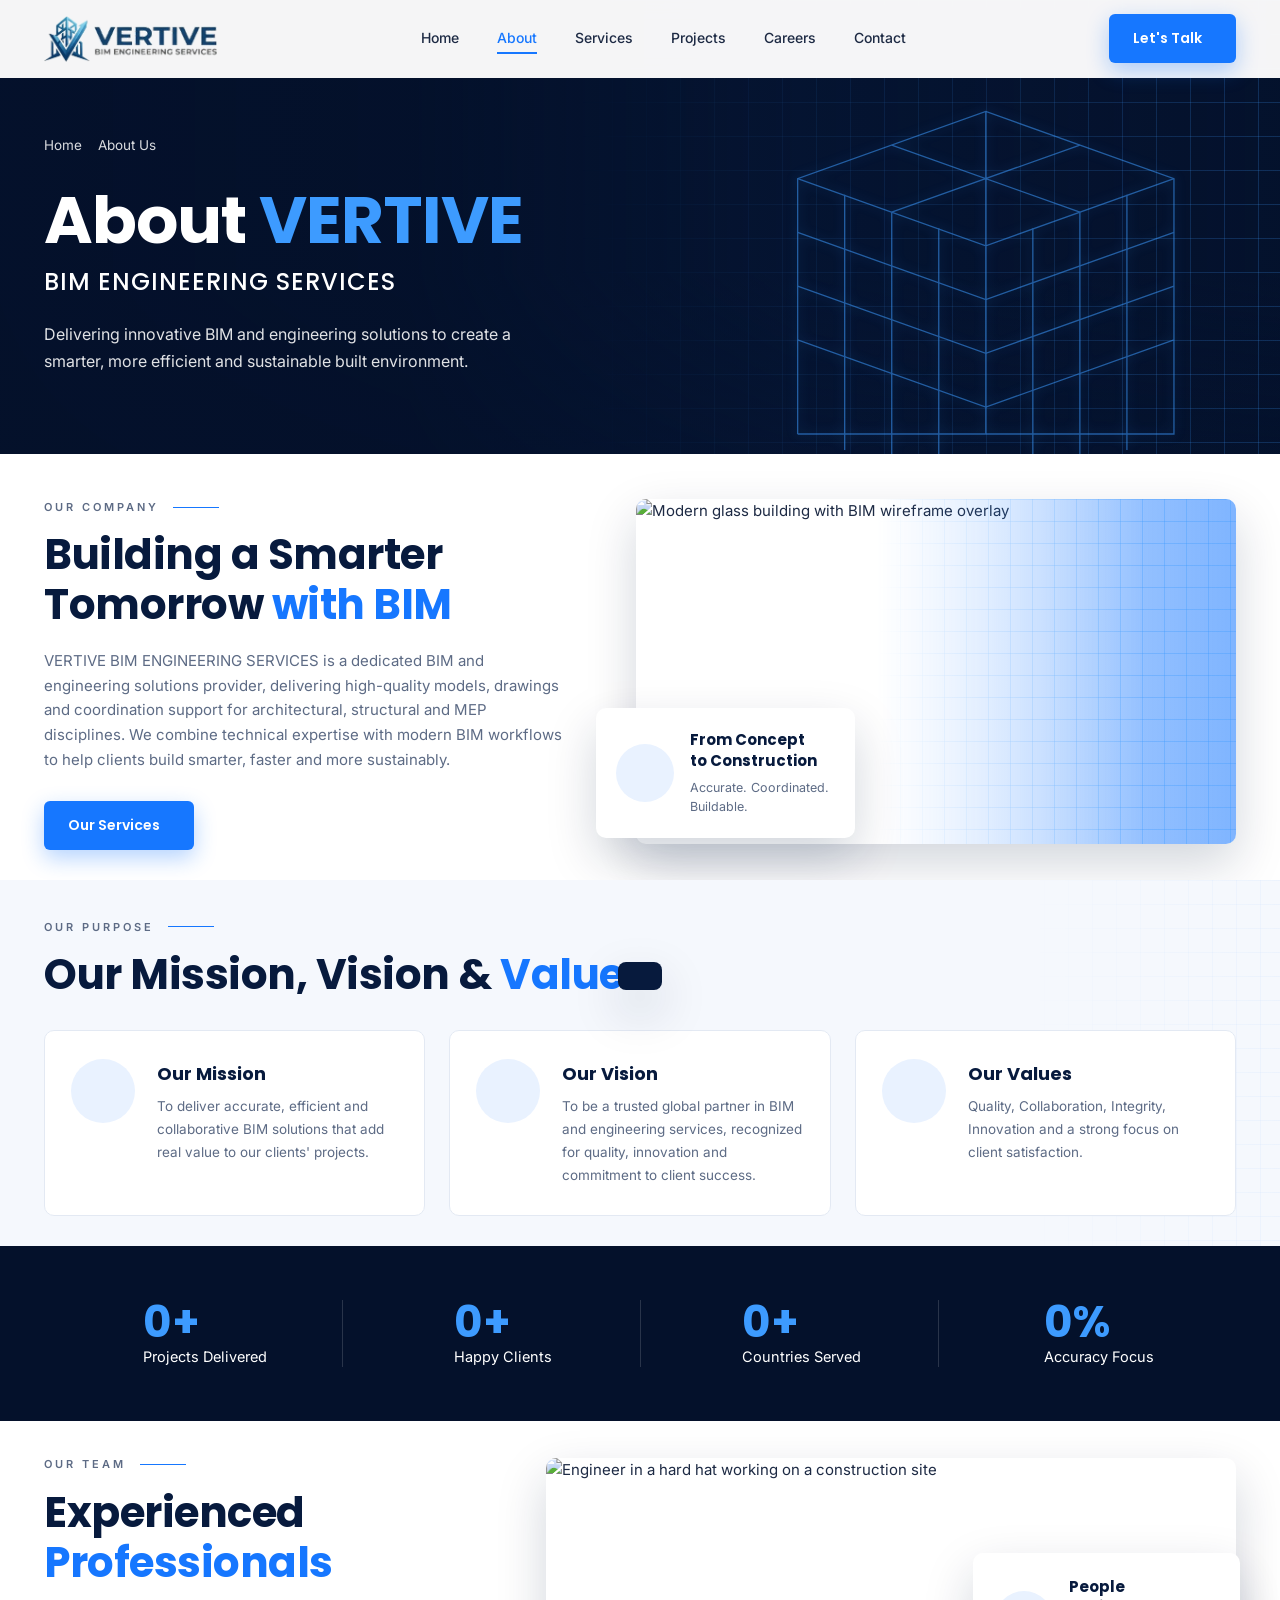
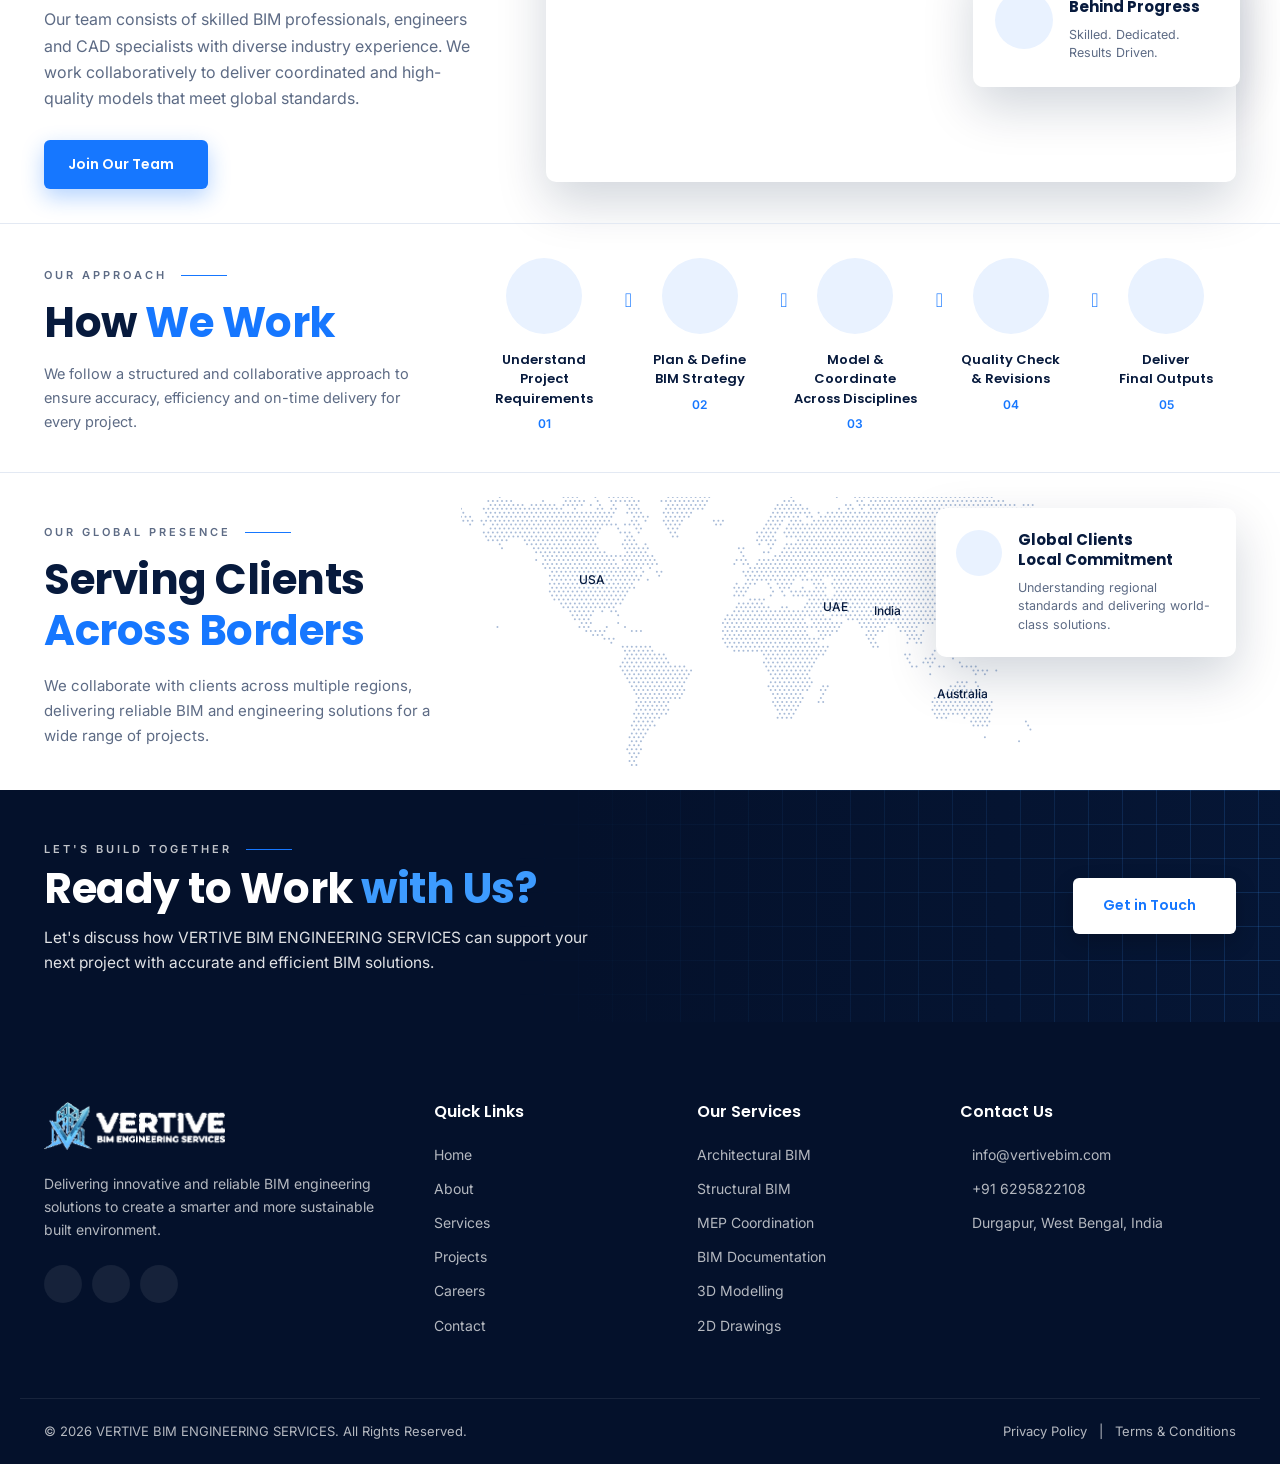
==== about.html @ 84da8fa1 "Initial commit: Vertive BIM Engineering Services website Co-Authored-By: Claude Opus 5.5 <noreply@an" ====
<!DOCTYPE html>
<html lang="en">
<head>
  <meta charset="UTF-8">
  <meta name="viewport" content="width=device-width, initial-scale=1.0">
  <title>About Us | VERTIVE BIM Engineering Services</title>
  <meta name="description" content="Learn about VERTIVE BIM Engineering Services — our mission, vision, values, team and the structured BIM approach we bring to every project.">
  <link rel="icon" type="image/png" href="assets/images/logo.png">

  <!-- Fonts -->
  <link rel="preconnect" href="https://fonts.googleapis.com">
  <link rel="preconnect" href="https://fonts.gstatic.com" crossorigin>
  <link href="https://fonts.googleapis.com/css2?family=Inter:wght@400;500;600&family=Poppins:wght@500;600;700;800&display=swap" rel="stylesheet">

  <!-- Libraries -->
  <link rel="stylesheet" href="https://cdn.jsdelivr.net/npm/remixicon@4.3.0/fonts/remixicon.css">
  <link rel="stylesheet" href="https://cdn.jsdelivr.net/npm/aos@2.3.4/dist/aos.css">

  <link rel="stylesheet" href="assets/css/style.css">
</head>
<body>

  <!-- Preloader -->
  <div class="preloader" id="preloader">
    <img src="assets/images/logo.png" alt="VERTIVE">
    <span class="preloader-bar"></span>
  </div>

  <!-- ================= HEADER ================= -->
  <header class="header" id="header">
    <div class="container header-inner">
      <a href="./" class="logo"><img src="assets/images/logo-horizontal.png" alt="VERTIVE BIM Engineering Services"></a>

      <nav class="nav" id="nav">
        <ul>
          <li><a href="./">Home</a></li>
          <li><a href="about" class="active">About</a></li>
          <li><a href="./#services">Services</a></li>
          <li><a href="./#projects">Projects</a></li>
          <li><a href="careers">Careers</a></li>
          <li><a href="contact">Contact</a></li>
        </ul>
        <a href="#contact" class="btn btn-primary nav-cta-mobile">Let's Talk <i class="ri-arrow-right-line"></i></a>
      </nav>

      <a href="#contact" class="btn btn-primary header-cta">Let's Talk <i class="ri-arrow-right-line"></i></a>
      <button class="nav-toggle" id="navToggle" aria-label="Toggle menu"><span></span><span></span><span></span></button>
    </div>
  </header>

  <!-- ================= PAGE HERO ================= -->
  <section class="page-hero">
    <div class="page-hero-bg"></div>
    <div class="blueprint-grid"></div>
    <svg class="page-hero-wire" viewBox="0 0 400 300" fill="none" aria-hidden="true">
      <g stroke="currentColor" stroke-width="1">
        <path d="M60 280 L60 90 L200 40 L340 90 L340 280 Z"/>
        <path d="M60 90 L200 140 L340 90 M200 140 L200 280"/>
        <path d="M60 130 L200 180 L340 130 M60 170 L200 220 L340 170 M60 210 L200 260 L340 210"/>
        <path d="M95 102 L95 292 M130 115 L130 300 M165 127 L165 300 M235 127 L235 300 M270 115 L270 300 M305 102 L305 292"/>
        <path d="M200 40 L200 140 M130 65 L270 115 M270 65 L130 115"/>
      </g>
    </svg>
    <div class="container page-hero-inner">
      <nav class="breadcrumb" aria-label="Breadcrumb" data-aos="fade-up">
        <a href="./">Home</a><i class="ri-arrow-right-s-line"></i><span>About Us</span>
      </nav>
      <h1 data-aos="fade-up" data-aos-delay="100">About <span class="text-accent">VERTIVE</span></h1>
      <p class="page-hero-sub" data-aos="fade-up" data-aos-delay="150">BIM Engineering Services</p>
      <p class="page-hero-text" data-aos="fade-up" data-aos-delay="200">Delivering innovative BIM and engineering solutions to create a smarter, more efficient and sustainable built environment.</p>
    </div>
  </section>

  <!-- ================= OUR COMPANY ================= -->
  <section class="company section">
    <div class="container company-inner">
      <div class="company-content" data-aos="fade-right">
        <span class="eyebrow">Our Company</span>
        <h2 class="section-title">Building a Smarter<br>Tomorrow <span class="text-accent">with BIM</span></h2>
        <p>
          VERTIVE BIM ENGINEERING SERVICES is a dedicated BIM and engineering solutions provider,
          delivering high-quality models, drawings and coordination support for architectural, structural
          and MEP disciplines. We combine technical expertise with modern BIM workflows to help clients
          build smarter, faster and more sustainably.
        </p>
        <a href="./#services" class="btn btn-primary">Our Services <i class="ri-arrow-right-line"></i></a>
      </div>

      <div class="company-media" data-aos="fade-left">
        <div class="company-img blueprint-img">
          <img src="https://images.unsplash.com/photo-1486406146926-c627a92ad1ab?w=1400&q=80&auto=format&fit=crop" alt="Modern glass building with BIM wireframe overlay" loading="lazy">
        </div>
        <div class="float-card company-card">
          <span class="float-icon"><i class="ri-building-2-line"></i></span>
          <div><strong>From Concept<br>to Construction</strong><span>Accurate. Coordinated.<br>Buildable.</span></div>
        </div>
      </div>
    </div>
  </section>

  <!-- ================= MISSION / VISION / VALUES ================= -->
  <section class="purpose section">
    <div class="container">
      <span class="eyebrow" data-aos="fade-up">Our Purpose</span>
      <h2 class="section-title" data-aos="fade-up">Our Mission, Vision &amp; <span class="text-accent">Values</span></h2>

      <div class="purpose-grid">
        <article class="purpose-card" data-aos="fade-up">
          <span class="purpose-icon"><i class="ri-focus-3-line"></i></span>
          <div>
            <h3>Our Mission</h3>
            <p>To deliver accurate, efficient and collaborative BIM solutions that add real value to our clients' projects.</p>
          </div>
        </article>
        <article class="purpose-card" data-aos="fade-up" data-aos-delay="100">
          <span class="purpose-icon"><i class="ri-eye-line"></i></span>
          <div>
            <h3>Our Vision</h3>
            <p>To be a trusted global partner in BIM and engineering services, recognized for quality, innovation and commitment to client success.</p>
          </div>
        </article>
        <article class="purpose-card" data-aos="fade-up" data-aos-delay="200">
          <span class="purpose-icon"><i class="ri-vip-diamond-line"></i></span>
          <div>
            <h3>Our Values</h3>
            <p>Quality, Collaboration, Integrity, Innovation and a strong focus on client satisfaction.</p>
          </div>
        </article>
      </div>
    </div>
  </section>

  <!-- ================= STATS BAND ================= -->
  <section class="stats-band">
    <div class="stats-band-bg"></div>
    <div class="container stats-band-grid">
      <div class="band-stat" data-aos="zoom-in">
        <i class="ri-building-2-line"></i>
        <div><h3><span class="counter" data-target="100">0</span>+</h3><p>Projects Delivered</p></div>
      </div>
      <div class="band-stat" data-aos="zoom-in" data-aos-delay="100">
        <i class="ri-group-line"></i>
        <div><h3><span class="counter" data-target="50">0</span>+</h3><p>Happy Clients</p></div>
      </div>
      <div class="band-stat" data-aos="zoom-in" data-aos-delay="200">
        <i class="ri-global-line"></i>
        <div><h3><span class="counter" data-target="3">0</span>+</h3><p>Countries Served</p></div>
      </div>
      <div class="band-stat" data-aos="zoom-in" data-aos-delay="300">
        <i class="ri-shield-check-line"></i>
        <div><h3><span class="counter" data-target="99">0</span>%</h3><p>Accuracy Focus</p></div>
      </div>
    </div>
  </section>

  <!-- ================= TEAM ================= -->
  <section class="team section">
    <div class="container team-inner">
      <div class="team-content" data-aos="fade-right">
        <span class="eyebrow">Our Team</span>
        <h2 class="section-title">Experienced<br><span class="text-accent">Professionals</span></h2>
        <p>
          Our team consists of skilled BIM professionals, engineers and CAD specialists with diverse
          industry experience. We work collaboratively to deliver coordinated and high-quality models
          that meet global standards.
        </p>
        <a href="careers" class="btn btn-primary">Join Our Team <i class="ri-arrow-right-line"></i></a>
      </div>

      <div class="team-media" data-aos="fade-left">
        <div class="team-img">
          <img src="https://images.unsplash.com/photo-1589939705384-5185137a7f0f?w=1400&q=80&auto=format&fit=crop" alt="Engineer in a hard hat working on a construction site" loading="lazy">
        </div>
        <div class="float-card team-card">
          <span class="float-icon"><i class="ri-team-line"></i></span>
          <div><strong>People<br>Behind Progress</strong><span>Skilled. Dedicated.<br>Results Driven.</span></div>
        </div>
      </div>
    </div>
  </section>

  <!-- ================= APPROACH ================= -->
  <section class="approach section">
    <div class="container approach-inner">
      <div data-aos="fade-right">
        <span class="eyebrow">Our Approach</span>
        <h2 class="section-title">How <span class="text-accent">We Work</span></h2>
        <p>We follow a structured and collaborative approach to ensure accuracy, efficiency and on-time delivery for every project.</p>
      </div>

      <ol class="approach-steps">
        <li data-aos="fade-up"><span class="approach-icon"><i class="ri-file-search-line"></i></span><h4>Understand<br>Project Requirements</h4><span class="step-no">01</span></li>
        <li data-aos="fade-up" data-aos-delay="100"><span class="approach-icon"><i class="ri-draft-line"></i></span><h4>Plan &amp; Define<br>BIM Strategy</h4><span class="step-no">02</span></li>
        <li data-aos="fade-up" data-aos-delay="200"><span class="approach-icon"><i class="ri-stack-line"></i></span><h4>Model &amp; Coordinate<br>Across Disciplines</h4><span class="step-no">03</span></li>
        <li data-aos="fade-up" data-aos-delay="300"><span class="approach-icon"><i class="ri-file-shield-2-line"></i></span><h4>Quality Check<br>&amp; Revisions</h4><span class="step-no">04</span></li>
        <li data-aos="fade-up" data-aos-delay="400"><span class="approach-icon"><i class="ri-box-3-line"></i></span><h4>Deliver<br>Final Outputs</h4><span class="step-no">05</span></li>
      </ol>
    </div>
  </section>

  <!-- ================= GLOBAL PRESENCE ================= -->
  <section class="global section">
    <div class="container global-inner">
      <div class="global-content" data-aos="fade-right">
        <span class="eyebrow">Our Global Presence</span>
        <h2 class="section-title">Serving Clients<br><span class="text-accent">Across Borders</span></h2>
        <p>We collaborate with clients across multiple regions, delivering reliable BIM and engineering solutions for a wide range of projects.</p>
      </div>

      <div class="global-map" data-aos="fade-up">
        <div class="map-wrap">
          <img src="assets/images/world-dots.svg" alt="World map showing regions served" loading="lazy">
          <span class="map-pin" style="left:22.62%;top:34.64%"><i class="ri-map-pin-2-line"></i><em>USA</em></span>
          <span class="map-pin" style="left:50%;top:24.54%"><i class="ri-map-pin-2-line"></i></span>
          <span class="map-pin" style="left:65.08%;top:44.74%"><i class="ri-map-pin-2-line"></i><em>UAE</em></span>
          <span class="map-pin" style="left:74.21%;top:46.19%"><i class="ri-map-pin-2-line"></i><em>India</em></span>
          <span class="map-pin" style="left:87.3%;top:76.5%"><i class="ri-map-pin-2-line"></i><em>Australia</em></span>
        </div>
        <div class="float-card global-card" data-aos="fade-left" data-aos-delay="200">
          <span class="float-icon"><i class="ri-global-line"></i></span>
          <div><strong>Global Clients<br>Local Commitment</strong><span>Understanding regional standards and delivering world-class solutions.</span></div>
        </div>
      </div>
    </div>
  </section>

  <!-- ================= CTA BAND ================= -->
  <section class="cta-band">
    <div class="cta-band-bg"></div>
    <div class="container cta-band-inner">
      <div data-aos="fade-right">
        <span class="eyebrow light">Let's Build Together</span>
        <h2 class="section-title light">Ready to Work <span class="text-accent">with Us?</span></h2>
        <p>Let's discuss how VERTIVE BIM ENGINEERING SERVICES can support your next project with accurate and efficient BIM solutions.</p>
      </div>
      <button class="btn btn-white" data-open-modal="contactModal" data-aos="fade-left">Get in Touch <i class="ri-arrow-right-line"></i></button>
    </div>
  </section>

  <!-- ================= FOOTER ================= -->
  <footer class="footer">
    <div class="container footer-grid">
      <div class="footer-brand">
        <a href="./" class="footer-logo"><img src="assets/images/logo-horizontal-white.png" alt="VERTIVE"></a>
        <p>Delivering innovative and reliable BIM engineering solutions to create a smarter and more sustainable built environment.</p>
        <div class="socials">
          <a href="#" aria-label="LinkedIn"><i class="ri-linkedin-fill"></i></a>
          <a href="#" aria-label="Instagram"><i class="ri-instagram-line"></i></a>
          <a href="#" aria-label="YouTube"><i class="ri-youtube-fill"></i></a>
        </div>
      </div>
      <div>
        <h5>Quick Links</h5>
        <ul>
          <li><a href="./">Home</a></li><li><a href="about">About</a></li><li><a href="./#services">Services</a></li>
          <li><a href="./#projects">Projects</a></li><li><a href="careers">Careers</a></li><li><a href="contact">Contact</a></li>
        </ul>
      </div>
      <div>
        <h5>Our Services</h5>
        <ul>
          <li><a href="./#services">Architectural BIM</a></li><li><a href="./#services">Structural BIM</a></li><li><a href="./#services">MEP Coordination</a></li>
          <li><a href="./#services">BIM Documentation</a></li><li><a href="./#services">3D Modelling</a></li><li><a href="./#services">2D Drawings</a></li>
        </ul>
      </div>
      <div>
        <h5>Contact Us</h5>
        <ul class="contact-list">
          <li><i class="ri-mail-line"></i><a href="mailto:info@vertivebim.com">info@vertivebim.com</a></li>
          <li><i class="ri-phone-line"></i><a href="tel:+916295822108">+91 6295822108</a></li>
          <li><i class="ri-map-pin-line"></i><span>Durgapur, West Bengal, India</span></li>
        </ul>
      </div>
    </div>
    <div class="container footer-bottom">
      <p>&copy; <span id="year">2026</span> VERTIVE BIM ENGINEERING SERVICES. All Rights Reserved.</p>
      <div><a href="#">Privacy Policy</a><span>|</span><a href="#">Terms &amp; Conditions</a></div>
    </div>
  </footer>

  <!-- ================= CONTACT MODAL ================= -->
  <div class="modal" id="contactModal" aria-hidden="true">
    <div class="modal-overlay" data-close-modal></div>
    <div class="modal-box" role="dialog" aria-modal="true" aria-labelledby="modalTitle">
      <button class="modal-close" data-close-modal aria-label="Close"><i class="ri-close-line"></i></button>
      <span class="eyebrow">Get in Touch</span>
      <h3 id="modalTitle">Tell Us About Your Project</h3>
      <form id="contactForm" action="php/contact.php" method="POST" novalidate>
        <div class="form-row">
          <div class="field"><input type="text" name="name" id="cf-name" placeholder=" " required><label for="cf-name">Full Name *</label></div>
          <div class="field"><input type="email" name="email" id="cf-email" placeholder=" " required><label for="cf-email">Email Address *</label></div>
        </div>
        <div class="form-row">
          <div class="field"><input type="tel" name="phone" id="cf-phone" placeholder=" "><label for="cf-phone">Phone</label></div>
          <div class="field">
            <select name="service" id="cf-service" required>
              <option value="" selected disabled hidden></option>
              <option>Architectural BIM</option><option>Structural BIM</option><option>MEP Coordination</option>
              <option>BIM Documentation</option><option>3D Modeling</option><option>2D Drawings</option>
            </select>
            <label for="cf-service">Service *</label>
          </div>
        </div>
        <div class="field"><textarea name="message" id="cf-message" rows="4" placeholder=" " required></textarea><label for="cf-message">Project Details *</label></div>
        <button type="submit" class="btn btn-primary btn-block"><span class="btn-text">Send Message</span> <i class="ri-send-plane-line"></i></button>
        <p class="form-status" id="formStatus" role="status"></p>
      </form>
    </div>
  </div>

  <!-- Back to top -->
  <button class="back-top" id="backTop" aria-label="Back to top"><i class="ri-arrow-up-line"></i></button>

  <!-- Toast -->
  <div class="toast" id="toast"></div>

  <!-- Scripts -->
  <script src="https://cdn.jsdelivr.net/npm/aos@2.3.4/dist/aos.js"></script>
  <script src="https://cdn.jsdelivr.net/npm/countup.js@2.8.0/dist/countUp.umd.js"></script>
  <script src="assets/js/main.js"></script>
</body>
</html>
---- assets/css/style.css ----
/* =========================================================
   VERTIVE BIM Engineering Services — Main Stylesheet
   ========================================================= */

:root {
  --navy-900: #04112b;
  --navy-800: #071a3d;
  --navy-700: #0b2552;
  --navy-600: #12336b;
  --blue: #1677ff;
  --blue-600: #0d63e0;
  --blue-light: #3d9bff;
  --sky: #e9f2ff;
  --text: #1d2a44;
  --muted: #5d6b85;
  --line: #e3e9f3;
  --bg: #ffffff;
  --bg-soft: #f5f8fd;
  --white: #ffffff;

  --font-head: 'Poppins', sans-serif;
  --font-body: 'Inter', sans-serif;

  --radius: 10px;
  --radius-sm: 6px;
  --shadow: 0 10px 30px rgba(7, 26, 61, .08);
  --shadow-lg: 0 20px 50px rgba(7, 26, 61, .18);
  --ease: cubic-bezier(.22, .61, .36, 1);
  --header-h: 78px;
}

*, *::before, *::after { box-sizing: border-box; margin: 0; padding: 0; }
html { scroll-behavior: smooth; scroll-padding-top: var(--header-h); }
body {
  font-family: var(--font-body);
  color: var(--text);
  background: var(--bg);
  font-size: 15px;
  line-height: 1.65;
  overflow-x: hidden;
  -webkit-font-smoothing: antialiased;
}
body.no-scroll { overflow: hidden; }
img { display: block; max-width: 100%; }
a { color: inherit; text-decoration: none; }
ul { list-style: none; }
button { font: inherit; cursor: pointer; border: 0; background: none; color: inherit; }

.container { width: 100%; max-width: 1240px; margin: 0 auto; padding: 0 24px; }
.section { padding: 100px 0; position: relative; }
.text-accent { color: var(--blue); }
.dark-section .text-accent, .hero .text-accent { color: var(--blue-light); }

/* ---------- Typography ---------- */
h1, h2, h3, h4, h5 { font-family: var(--font-head); line-height: 1.2; color: var(--navy-800); }
.section-title { font-size: clamp(28px, 3.4vw, 42px); font-weight: 700; margin-bottom: 18px; letter-spacing: -.5px; }
.section-title.light { color: var(--white); }

.eyebrow {
  display: inline-flex; align-items: center; gap: 14px;
  font-size: 11px; font-weight: 600; letter-spacing: 3px; text-transform: uppercase;
  color: var(--muted); margin-bottom: 14px;
}
.eyebrow::after { content: ""; width: 46px; height: 1px; background: var(--blue); }
.eyebrow.light { color: rgba(255,255,255,.75); }

/* ---------- Buttons ---------- */
.btn {
  display: inline-flex; align-items: center; justify-content: center; gap: 10px;
  padding: 13px 24px; border-radius: var(--radius-sm);
  font-family: var(--font-head); font-size: 14px; font-weight: 600;
  transition: all .35s var(--ease); white-space: nowrap; position: relative; overflow: hidden;
}
.btn i { transition: transform .35s var(--ease); font-size: 16px; }
.btn:hover i { transform: translateX(4px); }
.btn-primary { background: var(--blue); color: var(--white); box-shadow: 0 8px 22px rgba(22,119,255,.32); }
.btn-primary:hover { background: var(--blue-600); box-shadow: 0 12px 28px rgba(22,119,255,.45); transform: translateY(-2px); }
.btn-outline { border: 1.5px solid var(--blue); color: var(--blue); }
.btn-outline:hover { background: var(--blue); color: var(--white); }
.btn-outline-light { border: 1.5px solid rgba(255,255,255,.55); color: var(--white); padding: 10px 12px 10px 24px; }
.btn-outline-light:hover { background: rgba(255,255,255,.1); border-color: var(--white); }
.btn-outline-light .play {
  width: 30px; height: 30px; border-radius: 50%; border: 1.5px solid currentColor;
  display: grid; place-items: center;
}
.btn-outline-light:hover i { transform: none; }
.btn-sm { padding: 10px 18px; font-size: 13px; }
.btn-block { width: 100%; }

/* ---------- Preloader ---------- */
.preloader {
  position: fixed; inset: 0; z-index: 9999; background: var(--white);
  display: flex; flex-direction: column; align-items: center; justify-content: center; gap: 22px;
  transition: opacity .6s var(--ease), visibility .6s;
}
.preloader img { width: 120px; animation: pulse 1.6s ease-in-out infinite; }
.preloader-bar { width: 140px; height: 3px; background: var(--line); border-radius: 3px; overflow: hidden; position: relative; }
.preloader-bar::after { content: ""; position: absolute; inset: 0; width: 40%; background: var(--blue); animation: load 1.1s ease-in-out infinite; }
.preloader.hide { opacity: 0; visibility: hidden; }
@keyframes pulse { 50% { transform: scale(.94); opacity: .8; } }
@keyframes load { from { transform: translateX(-100%); } to { transform: translateX(260%); } }

/* ---------- Header ---------- */
.header {
  position: fixed; top: 0; left: 0; right: 0; z-index: 1000; height: var(--header-h);
  background: rgba(255,255,255,.96); backdrop-filter: blur(10px);
  border-bottom: 1px solid transparent; transition: all .35s var(--ease);
}
.header.scrolled { box-shadow: 0 6px 24px rgba(7,26,61,.08); border-color: var(--line); --header-h: 68px; height: 68px; }
.header-inner { height: 100%; display: flex; align-items: center; justify-content: space-between; gap: 30px; }
.logo img { height: 46px; width: auto; transition: height .35s var(--ease); }
.header.scrolled .logo img { height: 40px; }

.nav ul { display: flex; gap: 38px; }
.nav a:not(.btn) {
  font-size: 14px; font-weight: 500; color: var(--text); position: relative; padding: 6px 0; transition: color .3s;
}
.nav a:not(.btn)::after {
  content: ""; position: absolute; left: 0; bottom: -2px; height: 2px; width: 100%;
  background: var(--blue); transform: scaleX(0); transform-origin: right; transition: transform .35s var(--ease);
}
.nav a:not(.btn):hover, .nav a.active { color: var(--blue); }
.nav a:not(.btn):hover::after, .nav a.active::after { transform: scaleX(1); transform-origin: left; }
.nav-cta-mobile { display: none; }

.nav-toggle { display: none; width: 42px; height: 42px; border-radius: 8px; background: var(--sky); flex-direction: column; justify-content: center; align-items: center; gap: 5px; }
.nav-toggle span { width: 20px; height: 2px; background: var(--navy-800); border-radius: 2px; transition: .35s var(--ease); }
.nav-toggle.open span:nth-child(1) { transform: translateY(7px) rotate(45deg); }
.nav-toggle.open span:nth-child(2) { opacity: 0; }
.nav-toggle.open span:nth-child(3) { transform: translateY(-7px) rotate(-45deg); }

/* ---------- Hero ---------- */
.hero {
  position: relative; min-height: 100vh; padding: calc(var(--header-h) + 60px) 0 90px;
  display: flex; align-items: center; overflow: hidden; color: var(--white); background: var(--navy-900);
}
.hero-bg {
  position: absolute; inset: 0;
  background:
    linear-gradient(90deg, rgba(4,17,43,.97) 0%, rgba(4,17,43,.85) 38%, rgba(7,26,61,.35) 70%, rgba(7,26,61,.15) 100%),
    linear-gradient(0deg, rgba(4,17,43,.8) 0%, transparent 35%),
    url("https://images.unsplash.com/photo-1486406146926-c627a92ad1ab?w=2000&q=80&auto=format&fit=crop") center right / cover no-repeat;
  transform: scale(1.08); animation: heroZoom 18s ease-out forwards;
}
@keyframes heroZoom { to { transform: scale(1); } }
.hero-grid {
  position: absolute; inset: 0; pointer-events: none; opacity: .35;
  background-image: linear-gradient(rgba(61,155,255,.12) 1px, transparent 1px), linear-gradient(90deg, rgba(61,155,255,.12) 1px, transparent 1px);
  background-size: 60px 60px;
  mask-image: linear-gradient(90deg, #000 0%, transparent 60%);
  -webkit-mask-image: linear-gradient(90deg, #000 0%, transparent 60%);
}
.hero-inner { position: relative; z-index: 2; }
.hero-content { max-width: 640px; }
.hero-eyebrow { display: flex; align-items: center; gap: 28px; font-size: 12px; letter-spacing: 5px; text-transform: uppercase; color: rgba(255,255,255,.7); margin-bottom: 22px; }
.hero-eyebrow .line { flex: 0 0 60px; height: 1px; background: var(--blue-light); }
.hero h1 { font-size: clamp(38px, 5.6vw, 70px); font-weight: 800; color: var(--white); text-transform: uppercase; letter-spacing: -1px; line-height: 1.05; margin-bottom: 24px; }
.hero h1 .text-accent { display: block; }
.hero-text { font-size: 17px; color: rgba(255,255,255,.85); max-width: 520px; margin-bottom: 36px; min-height: 56px; }
.typed { color: var(--white); font-weight: 600; }
.typed-cursor { color: var(--blue-light); }
.hero-btns { display: flex; flex-wrap: wrap; gap: 16px; margin-bottom: 56px; }
.hero-features { display: flex; flex-wrap: wrap; gap: 36px; }
.hero-features li { display: flex; align-items: center; gap: 12px; font-size: 13px; line-height: 1.4; color: rgba(255,255,255,.85); }
.hero-features i {
  width: 44px; height: 44px; display: grid; place-items: center; font-size: 22px; color: var(--white);
  border: 1px solid rgba(255,255,255,.3); border-radius: 50%; background: rgba(255,255,255,.05);
}
.scroll-down { position: absolute; bottom: 30px; left: 50%; transform: translateX(-50%); z-index: 2; width: 26px; height: 42px; border: 2px solid rgba(255,255,255,.5); border-radius: 20px; }
.scroll-down span { position: absolute; left: 50%; top: 8px; width: 4px; height: 8px; margin-left: -2px; background: var(--white); border-radius: 2px; animation: scrollDot 1.8s infinite; }
@keyframes scrollDot { 0% { opacity: 1; transform: translateY(0); } 100% { opacity: 0; transform: translateY(14px); } }

/* ---------- Markets ---------- */
.markets { padding: 40px 0 44px; border-bottom: 1px solid var(--line); background: var(--white); }
.markets-title { text-align: center; font-size: 11px; font-weight: 600; letter-spacing: 4px; text-transform: uppercase; color: var(--muted); margin-bottom: 28px; }
.markets-swiper .swiper-wrapper { transition-timing-function: linear !important; }
.market { display: flex; flex-direction: column; align-items: center; gap: 8px; color: var(--navy-700); opacity: .75; transition: opacity .3s, color .3s; }
.market:hover { opacity: 1; color: var(--blue); }
.market i { font-size: 36px; line-height: 1; }
.market span { font-size: 12px; font-weight: 500; }

/* ---------- About ---------- */
.about { background: linear-gradient(180deg, var(--white) 0%, var(--bg-soft) 100%); overflow: hidden; }
.about-inner { display: grid; grid-template-columns: 1fr 1.05fr; gap: 70px; align-items: center; }
.about-content p { color: var(--muted); margin-bottom: 32px; max-width: 520px; }
.about-media { position: relative; padding-left: 40px; }
.about-img { border-radius: var(--radius); overflow: hidden; box-shadow: var(--shadow-lg); aspect-ratio: 16 / 10.5; }
.about-img img { width: 100%; height: 100%; object-fit: cover; transition: transform 1.2s var(--ease); }
.about-media:hover .about-img img { transform: scale(1.05); }
.about-badge {
  position: absolute; left: 0; bottom: 70px; display: flex; align-items: center; gap: 14px;
  background: var(--white); padding: 18px 26px 18px 18px; border-radius: var(--radius); box-shadow: var(--shadow-lg);
  animation: floatY 5s ease-in-out infinite;
}
.about-badge strong { font-family: var(--font-head); font-size: 14px; color: var(--navy-800); line-height: 1.35; }
.badge-icon { width: 46px; height: 46px; border-radius: 50%; background: var(--navy-700); color: var(--white); display: grid; place-items: center; font-size: 22px; flex-shrink: 0; }
.about-tags { display: flex; flex-wrap: wrap; gap: 0; margin-top: 22px; font-size: 13px; color: var(--muted); }
.about-tags li { padding: 0 16px; border-left: 1px solid var(--line); }
.about-tags li:first-child { padding-left: 0; border: 0; }
@keyframes floatY { 50% { transform: translateY(-10px); } }

/* ---------- Dark sections ---------- */
.dark-section { background: radial-gradient(ellipse at 80% 0%, var(--navy-600) 0%, var(--navy-800) 45%, var(--navy-900) 100%); color: rgba(255,255,255,.8); overflow: hidden; }
.dark-section::before {
  content: ""; position: absolute; inset: 0; pointer-events: none; opacity: .5;
  background-image: radial-gradient(rgba(61,155,255,.25) 1px, transparent 1px); background-size: 26px 26px;
  mask-image: linear-gradient(180deg, transparent, #000 40%, transparent);
  -webkit-mask-image: linear-gradient(180deg, transparent, #000 40%, transparent);
}
.dark-section .container { position: relative; z-index: 1; }

.section-head { margin-bottom: 50px; }
.section-head.split { display: flex; justify-content: space-between; align-items: flex-end; gap: 40px; flex-wrap: wrap; }
.section-head .section-title { margin-bottom: 0; }
.section-head-side { max-width: 380px; }
.section-head-side p { font-size: 14px; margin-bottom: 18px; }
.section-head-side.right { max-width: none; display: flex; align-items: center; gap: 20px; flex-wrap: wrap; }

/* ---------- Services ---------- */
.services-swiper, .projects-swiper { padding: 12px 0 4px; margin: -12px 0 0; }
.service-card {
  background: var(--white); border-radius: var(--radius); overflow: hidden; height: auto;
  display: flex; flex-direction: column; transition: transform .45s var(--ease), box-shadow .45s var(--ease);
}
.service-card:hover { transform: translateY(-8px); box-shadow: 0 24px 50px rgba(0,0,0,.35); }
.service-img { aspect-ratio: 16 / 10; overflow: hidden; }
.service-img img { width: 100%; height: 100%; object-fit: cover; transition: transform .9s var(--ease); }
.service-card:hover .service-img img { transform: scale(1.08); }
.service-body { position: relative; padding: 38px 24px 24px; flex: 1; display: flex; flex-direction: column; }
.service-icon {
  position: absolute; top: -28px; left: 22px; width: 56px; height: 56px; border-radius: 50%;
  background: var(--white); color: var(--blue); display: grid; place-items: center; font-size: 26px;
  box-shadow: 0 8px 20px rgba(7,26,61,.15); transition: all .4s var(--ease);
}
.service-card:hover .service-icon { background: var(--blue); color: var(--white); transform: rotateY(360deg); }
.service-body h3 { font-size: 17px; margin-bottom: 10px; }
.service-body p { font-size: 13.5px; color: var(--muted); margin-bottom: 20px; flex: 1; }
.service-link { width: 34px; height: 34px; border-radius: 50%; border: 1.5px solid var(--blue); color: var(--blue); display: grid; place-items: center; transition: all .3s; }
.service-link:hover { background: var(--blue); color: var(--white); }

.slider-nav { display: flex; align-items: center; justify-content: center; gap: 22px; margin-top: 44px; }
.slider-btn { width: 46px; height: 46px; border-radius: 50%; border: 1.5px solid rgba(255,255,255,.35); color: var(--white); display: grid; place-items: center; font-size: 18px; transition: all .3s; }
.slider-btn:hover { background: var(--blue); border-color: var(--blue); }
.slider-btn.swiper-button-disabled { opacity: .35; pointer-events: none; }
.slider-nav .swiper-pagination { position: static; width: auto !important; display: flex; gap: 4px; }
.swiper-pagination-bullet { background: rgba(255,255,255,.5); opacity: 1; width: 8px; height: 8px; transition: all .35s; border-radius: 6px; }
.swiper-pagination-bullet-active { background: var(--blue-light); width: 26px; }
.slider-nav.dark .slider-btn { border-color: var(--line); color: var(--navy-800); }
.slider-nav.dark .slider-btn:hover { color: var(--white); border-color: var(--blue); }
.slider-nav.dark .swiper-pagination-bullet { background: #c6d2e5; }
.slider-nav.dark .swiper-pagination-bullet-active { background: var(--blue); }

/* ---------- Stats ---------- */
.stats { padding: 60px 0; background: var(--white); border-bottom: 1px solid var(--line); }
.stats-grid { display: grid; grid-template-columns: repeat(4, 1fr); }
.stat { text-align: center; padding: 10px 20px; position: relative; }
.stat + .stat::before { content: ""; position: absolute; left: 0; top: 15%; height: 70%; width: 1px; background: var(--line); }
.stat h3 { font-size: clamp(36px, 4vw, 50px); font-weight: 700; color: var(--blue); line-height: 1.1; margin-bottom: 6px; }
.stat p { font-size: 14px; color: var(--muted); }

/* ---------- Projects ---------- */
.projects { background: var(--bg-soft); }
.filter { display: flex; gap: 6px; background: var(--white); padding: 5px; border-radius: 30px; box-shadow: var(--shadow); }
.filter button { padding: 7px 16px; border-radius: 20px; font-size: 13px; font-weight: 500; color: var(--muted); transition: all .3s; }
.filter button.active, .filter button:hover { background: var(--blue); color: var(--white); }
.project-card { border-radius: var(--radius); overflow: hidden; aspect-ratio: 4 / 3.4; box-shadow: var(--shadow); }
.project-card.is-hidden { display: none; }
.project-card a { display: block; position: relative; height: 100%; }
.project-card img { width: 100%; height: 100%; object-fit: cover; transition: transform 1s var(--ease); }
.project-card:hover img { transform: scale(1.08); }
.project-info {
  position: absolute; left: 0; right: 0; bottom: 0; padding: 50px 18px 16px;
  background: linear-gradient(0deg, rgba(4,17,43,.95) 0%, rgba(4,17,43,.6) 60%, transparent 100%);
  display: flex; align-items: flex-end; justify-content: space-between; gap: 10px; color: var(--white);
}
.project-info h4 { color: var(--white); font-size: 15px; margin-bottom: 2px; }
.project-info span { font-size: 12px; color: rgba(255,255,255,.7); }
.project-info i { width: 32px; height: 32px; border-radius: 50%; border: 1.5px solid rgba(255,255,255,.6); display: grid; place-items: center; flex-shrink: 0; transition: all .35s; }
.project-card:hover .project-info i { background: var(--blue); border-color: var(--blue); transform: rotate(-45deg); }

/* ---------- Process ---------- */
.process-bg {
  position: absolute; inset: 0; opacity: .16; mix-blend-mode: luminosity;
  background: url("https://images.unsplash.com/photo-1477959858617-67f85cf4f1df?w=1800&q=70&auto=format&fit=crop") center / cover;
  mask-image: linear-gradient(90deg, transparent 20%, #000 100%);
  -webkit-mask-image: linear-gradient(90deg, transparent 20%, #000 100%);
}
.process-steps { display: grid; grid-template-columns: repeat(5, 1fr); gap: 20px; position: relative; }
.step { position: relative; }
.step:not(:last-child)::after {
  content: "\ea6c"; font-family: 'remixicon'; position: absolute; top: 24px; right: -4px;
  color: var(--blue-light); font-size: 18px; opacity: .8; animation: nudge 2s ease-in-out infinite;
}
@keyframes nudge { 50% { transform: translateX(6px); } }
.step-icon {
  width: 70px; height: 70px; border-radius: 50%; display: grid; place-items: center; font-size: 28px; color: var(--white);
  background: linear-gradient(145deg, var(--blue) 0%, var(--navy-600) 100%);
  border: 2px solid rgba(61,155,255,.5); box-shadow: 0 0 0 8px rgba(22,119,255,.08), 0 10px 30px rgba(22,119,255,.3);
  margin-bottom: 20px; transition: transform .4s var(--ease);
}
.step:hover .step-icon { transform: translateY(-6px) scale(1.05); }
.step-no { display: block; font-size: 12px; font-weight: 600; color: var(--blue-light); margin-bottom: 4px; }
.step h4 { font-size: 14.5px; font-weight: 500; color: var(--white); line-height: 1.45; }

/* ---------- Why ---------- */
.why { padding: 80px 0; }
.why-inner { display: grid; grid-template-columns: 1fr 1.5fr; gap: 60px; align-items: center; }
.why-inner .section-title { margin-bottom: 0; }
.why-grid { display: grid; grid-template-columns: repeat(4, 1fr); gap: 20px; }
.why-item { text-align: center; padding: 24px 12px; border-radius: var(--radius); transition: all .4s var(--ease); }
.why-item:hover { background: var(--white); box-shadow: var(--shadow-lg); transform: translateY(-6px); }
.why-icon {
  width: 66px; height: 66px; margin: 0 auto 16px; border-radius: 50%; display: grid; place-items: center;
  font-size: 28px; color: var(--blue); background: var(--sky); position: relative; transition: all .4s;
}
.why-icon::before { content: ""; position: absolute; inset: -6px; border-radius: 50%; border: 1px dashed rgba(22,119,255,.4); animation: spin 14s linear infinite; }
.why-item:hover .why-icon { background: var(--blue); color: var(--white); }
@keyframes spin { to { transform: rotate(360deg); } }
.why-item h4 { font-size: 13.5px; font-weight: 600; line-height: 1.45; }

/* ---------- Careers ---------- */
.careers { position: relative; padding: 110px 0; color: var(--white); overflow: hidden; background: var(--navy-900); }
.careers-bg {
  position: absolute; inset: 0;
  background:
    linear-gradient(90deg, rgba(4,17,43,.97) 0%, rgba(4,17,43,.85) 40%, rgba(4,17,43,.25) 75%, rgba(4,17,43,.4) 100%),
    url("https://images.unsplash.com/photo-1541888946425-d81bb19240f5?w=2000&q=80&auto=format&fit=crop") center / cover;
  background-attachment: fixed;
}
.careers-inner { position: relative; z-index: 1; display: flex; justify-content: space-between; align-items: flex-end; gap: 40px; flex-wrap: wrap; }
.careers-content { max-width: 500px; }
.careers-content p { color: rgba(255,255,255,.8); margin-bottom: 30px; }
.careers-card {
  display: flex; align-items: center; gap: 14px; background: var(--white); color: var(--navy-800);
  padding: 18px 24px 18px 18px; border-radius: var(--radius); box-shadow: var(--shadow-lg); max-width: 300px;
  animation: floatY 5s ease-in-out infinite;
}
.careers-card strong { display: block; font-family: var(--font-head); font-size: 14px; }
.careers-card span:not(.badge-icon) { font-size: 12.5px; color: var(--muted); line-height: 1.4; display: block; }

/* ---------- CTA ---------- */
.cta { padding: 90px 0; overflow: hidden; background: linear-gradient(180deg, var(--white), var(--bg-soft)); }
.cta-inner { display: grid; grid-template-columns: 1fr 1fr; gap: 60px; align-items: center; position: relative; z-index: 1; }
.cta .section-title { margin-bottom: 0; }
.cta-side p { color: var(--muted); margin-bottom: 24px; max-width: 420px; }
.cta-wire { position: absolute; right: -40px; bottom: -40px; width: 420px; color: var(--blue); opacity: .12; pointer-events: none; }
.cta-wire path { stroke-dasharray: 1200; stroke-dashoffset: 1200; animation: draw 6s var(--ease) forwards; }
@keyframes draw { to { stroke-dashoffset: 0; } }

/* ---------- Footer ---------- */
.footer { background: var(--navy-900); color: rgba(255,255,255,.7); padding-top: 80px; font-size: 14px; }
.footer-grid { display: grid; grid-template-columns: 1.6fr 1fr 1fr 1.3fr; gap: 50px; padding-bottom: 50px; }
.footer-logo img { height: 48px; width: auto; margin-bottom: 22px; }
.footer-brand p { max-width: 330px; margin-bottom: 24px; }
.socials { display: flex; gap: 10px; }
.socials a { width: 38px; height: 38px; border-radius: 50%; display: grid; place-items: center; font-size: 17px; background: rgba(255,255,255,.07); color: var(--white); transition: all .3s; }
.socials a:hover { background: var(--blue); transform: translateY(-3px); }
.footer h5 { color: var(--white); font-size: 16px; margin-bottom: 22px; font-weight: 600; }
.footer ul li { margin-bottom: 11px; }
.footer ul a { transition: color .3s, padding .3s; }
.footer ul a:hover { color: var(--blue-light); padding-left: 4px; }
.contact-list li { display: flex; gap: 12px; align-items: flex-start; }
.contact-list i { color: var(--blue-light); font-size: 17px; line-height: 1.4; }
.newsletter { display: flex; margin-top: 20px; background: rgba(255,255,255,.06); border: 1px solid rgba(255,255,255,.12); border-radius: var(--radius-sm); overflow: hidden; }
.newsletter input { flex: 1; min-width: 0; background: transparent; border: 0; padding: 12px 14px; color: var(--white); font: inherit; font-size: 13px; outline: none; }
.newsletter input::placeholder { color: rgba(255,255,255,.45); }
.newsletter button { background: var(--blue); color: var(--white); padding: 0 16px; transition: background .3s; }
.newsletter button:hover { background: var(--blue-600); }
.footer-bottom { border-top: 1px solid rgba(255,255,255,.08); padding: 22px 24px; display: flex; justify-content: space-between; flex-wrap: wrap; gap: 12px; font-size: 13px; }
.footer-bottom div { display: flex; gap: 12px; }
.footer-bottom a:hover { color: var(--blue-light); }

/* ---------- Modal ---------- */
.modal { position: fixed; inset: 0; z-index: 2000; display: grid; place-items: center; padding: 20px; visibility: hidden; opacity: 0; transition: all .35s var(--ease); }
.modal.open { visibility: visible; opacity: 1; }
.modal-overlay { position: absolute; inset: 0; background: rgba(4,17,43,.75); backdrop-filter: blur(4px); }
.modal-box {
  position: relative; width: 100%; max-width: 620px; max-height: 92vh; overflow-y: auto; background: var(--white);
  border-radius: 14px; padding: 40px; box-shadow: var(--shadow-lg); transform: translateY(30px) scale(.97); transition: transform .4s var(--ease);
}
.modal.open .modal-box { transform: none; }
.modal-box h3 { font-size: 24px; margin-bottom: 26px; }
.modal-close { position: absolute; top: 16px; right: 16px; width: 38px; height: 38px; border-radius: 50%; background: var(--bg-soft); font-size: 20px; display: grid; place-items: center; transition: all .3s; }
.modal-close:hover { background: var(--blue); color: var(--white); transform: rotate(90deg); }

.form-row { display: grid; grid-template-columns: 1fr 1fr; gap: 16px; }
.field { position: relative; margin-bottom: 16px; }
.field input, .field select, .field textarea {
  width: 100%; padding: 22px 14px 8px; border: 1.5px solid var(--line); border-radius: var(--radius-sm);
  font: inherit; font-size: 14px; color: var(--text); background: var(--white); outline: none; transition: border-color .3s, box-shadow .3s;
  appearance: none; -webkit-appearance: none;
}
.field textarea { resize: vertical; min-height: 110px; }
.field select { background: var(--white) url("data:image/svg+xml,%3Csvg xmlns='http://www.w3.org/2000/svg' width='12' height='8'%3E%3Cpath d='M1 1l5 5 5-5' stroke='%235d6b85' stroke-width='1.6' fill='none'/%3E%3C/svg%3E") no-repeat right 14px center; }
.field label { position: absolute; left: 15px; top: 15px; font-size: 14px; color: var(--muted); pointer-events: none; transition: all .25s var(--ease); }
.field input:focus, .field select:focus, .field textarea:focus { border-color: var(--blue); box-shadow: 0 0 0 4px rgba(22,119,255,.1); }
.field input:focus + label, .field input:not(:placeholder-shown) + label,
.field textarea:focus + label, .field textarea:not(:placeholder-shown) + label,
.field select:focus + label, .field select:valid + label { top: 6px; font-size: 11px; color: var(--blue); }
.field.error input, .field.error select, .field.error textarea { border-color: #e5484d; }
.field.error label { color: #e5484d; }
.form-status { margin-top: 12px; font-size: 13.5px; text-align: center; min-height: 20px; }
.form-status.success { color: #16a34a; }
.form-status.fail { color: #e5484d; }
.btn.loading { pointer-events: none; opacity: .8; }
.btn.loading i { animation: spin 1s linear infinite; }

/* ---------- Back to top & toast ---------- */
.back-top {
  position: fixed; right: 24px; bottom: 24px; z-index: 900; width: 46px; height: 46px; border-radius: 50%;
  background: var(--blue); color: var(--white); font-size: 20px; display: grid; place-items: center;
  box-shadow: 0 10px 25px rgba(22,119,255,.4); opacity: 0; visibility: hidden; transform: translateY(20px); transition: all .4s var(--ease);
}
.back-top.show { opacity: 1; visibility: visible; transform: none; }
.back-top:hover { background: var(--navy-700); }
.toast {
  position: fixed; left: 50%; bottom: 30px; z-index: 3000; transform: translate(-50%, 120px);
  background: var(--navy-800); color: var(--white); padding: 14px 22px; border-radius: 8px; font-size: 14px;
  box-shadow: var(--shadow-lg); transition: transform .45s var(--ease); max-width: calc(100% - 32px);
}
.toast.show { transform: translate(-50%, 0); }

/* GLightbox tweaks */
.glightbox-clean .gslide-title { font-family: var(--font-head); color: var(--navy-800); margin-bottom: 4px; }

/* =========================================================
   Responsive
   ========================================================= */
@media (max-width: 1100px) {
  .nav ul { gap: 26px; }
  .process-steps { grid-template-columns: repeat(3, 1fr); row-gap: 40px; }
  .step:nth-child(3)::after { display: none; }
  .why-inner { grid-template-columns: 1fr; gap: 40px; }
  .footer-grid { grid-template-columns: 1fr 1fr; }
}

@media (max-width: 920px) {
  :root { --header-h: 68px; }
  .header-cta { display: none; }
  .nav-toggle { display: flex; }
  .nav {
    position: fixed; top: var(--header-h); left: 0; right: 0; height: calc(100vh - var(--header-h));
    background: var(--white); padding: 30px 24px; display: flex; flex-direction: column; gap: 30px;
    transform: translateX(100%); transition: transform .45s var(--ease); overflow-y: auto;
  }
  .nav.open { transform: none; }
  .nav ul { flex-direction: column; gap: 0; }
  .nav ul li { border-bottom: 1px solid var(--line); }
  .nav a:not(.btn) { display: block; padding: 16px 0; font-size: 16px; }
  .nav a:not(.btn)::after { display: none; }
  .nav-cta-mobile { display: inline-flex; align-self: flex-start; }
  .logo img { height: 40px; }

  .section { padding: 80px 0; }
  .about-inner, .cta-inner { grid-template-columns: 1fr; gap: 50px; }
  .about-media { padding-left: 0; }
  .about-badge { left: 16px; bottom: 80px; }
  .stats-grid { grid-template-columns: repeat(2, 1fr); row-gap: 30px; }
  .stat:nth-child(3)::before { display: none; }
  .careers-bg { background-attachment: scroll; }
  .why-grid { grid-template-columns: repeat(2, 1fr); }
}

@media (max-width: 640px) {
  body { font-size: 14.5px; }
  .container { padding: 0 16px; }
  .section { padding: 64px 0; }
  .hero { padding-top: calc(var(--header-h) + 40px); }
  .hero-eyebrow { gap: 14px; letter-spacing: 3px; font-size: 10.5px; }
  .hero-eyebrow .line { display: none; }
  .hero-features { gap: 18px; }
  .hero-btns .btn { flex: 1 1 100%; }
  .scroll-down { display: none; }
  .process-steps { grid-template-columns: 1fr 1fr; }
  .step::after { display: none; }
  .section-head-side.right { width: 100%; }
  .filter { overflow-x: auto; max-width: 100%; }
  .filter button { white-space: nowrap; }
  .form-row { grid-template-columns: 1fr; gap: 0; }
  .modal-box { padding: 30px 20px; }
  .footer-grid { grid-template-columns: 1fr; gap: 36px; }
  .about-tags li { padding: 0 10px; }
  .cta-wire { width: 260px; }
  .careers-card { max-width: 100%; }
}

/* =========================================================
   Services page
   ========================================================= */
.btn-white { background: var(--white); color: var(--blue); box-shadow: 0 8px 22px rgba(0,0,0,.2); }
.btn-white:hover { background: var(--sky); transform: translateY(-2px); }

/* ---------- Page hero ---------- */
.svc-hero {
  position: relative; overflow: hidden; color: var(--white); background: var(--navy-900);
  padding: calc(var(--header-h) + 60px) 0 70px;
}
.svc-hero-bg {
  position: absolute; inset: 0;
  background:
    linear-gradient(90deg, rgba(4,17,43,.98) 0%, rgba(4,17,43,.9) 35%, rgba(7,26,61,.35) 65%, rgba(7,26,61,.1) 100%),
    url("https://images.unsplash.com/photo-1486406146926-c627a92ad1ab?w=2000&q=80&auto=format&fit=crop") center right / cover no-repeat;
  transform: scale(1.08); animation: heroZoom 18s ease-out forwards;
}
.svc-hero-wire { position: absolute; right: 2%; bottom: -20px; width: 560px; max-width: 55%; color: var(--blue-light); opacity: .45; pointer-events: none; }
.svc-hero-wire path { stroke-dasharray: 1400; stroke-dashoffset: 1400; animation: draw 5s var(--ease) .4s forwards; }
.svc-hero-inner { position: relative; z-index: 2; }
.svc-breadcrumb { display: flex; align-items: center; gap: 8px; font-size: 13px; color: rgba(255,255,255,.85); margin-bottom: 18px; }
.svc-breadcrumb a:hover { color: var(--blue-light); }
.svc-breadcrumb i { font-size: 16px; opacity: .7; }
.svc-hero h1 { font-size: clamp(36px, 5vw, 62px); font-weight: 800; color: var(--white); letter-spacing: -1px; line-height: 1.1; margin-bottom: 18px; }
.svc-hero h1 .text-accent { color: var(--blue-light); }
.svc-hero-text { font-size: 17px; color: rgba(255,255,255,.88); margin-bottom: 36px; }
.svc-hero-features { display: flex; flex-wrap: wrap; }
.svc-hero-features li { display: flex; flex-direction: column; gap: 10px; font-size: 12.5px; font-weight: 500; line-height: 1.4; padding: 0 30px; border-left: 1px solid rgba(255,255,255,.18); }
.svc-hero-features li:first-child { padding-left: 0; border: 0; }
.svc-hero-features i { font-size: 32px; line-height: 1; color: var(--blue-light); transition: transform .4s var(--ease); }
.svc-hero-features li:hover i { transform: translateY(-4px); }

/* ---------- Services grid ---------- */
.svc { background: var(--bg-soft); }
.section-head-side.wide { max-width: 440px; }
.section-head-side.wide p { margin-bottom: 0; color: var(--muted); }
.svc-grid { display: grid; grid-template-columns: repeat(3, 1fr); gap: 22px; }
.svc-card {
  background: var(--white); border-radius: var(--radius); overflow: hidden; box-shadow: var(--shadow);
  display: flex; flex-direction: column; transition: transform .45s var(--ease), box-shadow .45s var(--ease);
}
.svc-card:hover { transform: translateY(-8px); box-shadow: var(--shadow-lg); }
.svc-img { position: relative; aspect-ratio: 16 / 7.4; overflow: hidden; }
.svc-img img { width: 100%; height: 100%; object-fit: cover; transition: transform .9s var(--ease); }
.svc-card:hover .svc-img img { transform: scale(1.08); }
.svc-alert {
  position: absolute; top: 50%; left: 58%; transform: translate(-50%, -50%); width: 40px; height: 40px; border-radius: 50%;
  background: #e5262d; color: var(--white); display: grid; place-items: center; font: 800 24px/1 var(--font-head);
  border: 2px solid rgba(255,255,255,.85); animation: alertPulse 2s infinite;
}
@keyframes alertPulse { 0% { box-shadow: 0 0 0 0 rgba(229,38,45,.6); } 70%, 100% { box-shadow: 0 0 0 16px rgba(229,38,45,0); } }
.svc-body { position: relative; padding: 36px 24px 22px; flex: 1; display: flex; flex-direction: column; }
.svc-icon {
  position: absolute; top: -30px; left: 18px; width: 56px; height: 56px; border-radius: 50%;
  background: var(--white); color: var(--blue); display: grid; place-items: center; font-size: 26px;
  box-shadow: 0 6px 18px rgba(7,26,61,.14); transition: all .4s var(--ease);
}
.svc-card:hover .svc-icon { background: var(--blue); color: var(--white); transform: rotateY(360deg); }
.svc-body h3 { font-size: 17px; margin-bottom: 10px; }
.svc-body p { font-size: 13.5px; color: var(--muted); margin-bottom: 16px; flex: 1; }
.svc-link { display: inline-flex; align-items: center; gap: 8px; font-size: 13px; font-weight: 600; color: var(--blue); align-self: flex-start; }
.svc-link i { transition: transform .3s var(--ease); }
.svc-link:hover i { transform: translateX(4px); }

/* ---------- Process (light) ---------- */
.svc-process { padding: 80px 0; background: #eaf3fd; }
.flow { display: grid; grid-template-columns: repeat(5, 1fr); gap: 20px; }
.flow-step { position: relative; text-align: center; }
.flow-step:not(:last-child)::after {
  content: "\ea6c"; font-family: "remixicon"; position: absolute; top: 24px; right: -20px;
  color: var(--blue); font-size: 24px; animation: nudge 2s ease-in-out infinite;
}
.flow-icon {
  width: 72px; height: 72px; margin: 0 auto 14px; border-radius: 50%; display: grid; place-items: center;
  font-size: 32px; color: var(--blue); background: #d8e8fb; transition: all .4s var(--ease);
}
.flow-step:hover .flow-icon { background: var(--blue); color: var(--white); transform: translateY(-6px); }
.flow-no { display: block; font-size: 12px; color: var(--muted); margin-bottom: 2px; }
.flow-step h4 { font-size: 13.5px; font-weight: 600; line-height: 1.45; }

/* ---------- CTA banner ---------- */
.svc-cta { position: relative; padding: 70px 0; color: var(--white); background: var(--navy-900); overflow: hidden; }
.svc-cta-bg {
  position: absolute; inset: 0;
  background:
    linear-gradient(90deg, rgba(4,17,43,.97) 0%, rgba(4,17,43,.85) 42%, rgba(7,26,61,.45) 62%, rgba(4,17,43,.85) 82%, rgba(4,17,43,.95) 100%),
    url("https://images.unsplash.com/photo-1503387762-592deb58ef4e?w=2000&q=80&auto=format&fit=crop") 70% center / cover no-repeat;
}
.svc-cta-inner { position: relative; z-index: 1; display: flex; justify-content: space-between; align-items: center; gap: 40px; flex-wrap: wrap; }
.svc-cta-content { max-width: 700px; }
.svc-cta h2 { font-size: clamp(26px, 3vw, 38px); font-weight: 800; color: var(--white); margin-bottom: 14px; letter-spacing: -.5px; }
.svc-cta h2 .text-accent { color: var(--blue-light); }
.svc-cta p { color: rgba(255,255,255,.85); margin-bottom: 26px; max-width: 470px; }
.svc-cta-list { display: flex; flex-direction: column; gap: 20px; }
.svc-cta-list li { display: flex; align-items: center; gap: 14px; font-family: var(--font-head); font-size: 14px; font-weight: 600; }
.svc-cta-list i { font-size: 26px; color: var(--blue-light); }

/* ---------- Footer variant ---------- */
.footer-grid-svc { grid-template-columns: 1.6fr .8fr 1.5fr 1.2fr; }
.footer-cols { column-count: 2; column-gap: 30px; }
.footer-cols li { break-inside: avoid; }
.footer ul a.current { color: var(--blue-light); }

@media (max-width: 1100px) {
  .svc-grid { grid-template-columns: repeat(2, 1fr); }
  .footer-grid-svc { grid-template-columns: 1fr 1fr; }
}
@media (max-width: 920px) {
  .flow { grid-template-columns: repeat(3, 1fr); row-gap: 40px; }
  .flow-step:nth-child(3)::after { display: none; }
  .svc-hero-wire { opacity: .25; }
}
@media (max-width: 640px) {
  .svc-hero { padding: calc(var(--header-h) + 40px) 0 50px; }
  .svc-hero-text br { display: none; }
  .svc-hero-features { display: grid; grid-template-columns: 1fr 1fr; gap: 24px 0; }
  .svc-hero-features li { padding: 0 16px; }
  .svc-hero-features li:nth-child(odd) { padding-left: 0; border: 0; }
  .svc-hero-wire { display: none; }
  .svc-grid { grid-template-columns: 1fr; }
  .svc-process { padding: 64px 0; }
  .flow { grid-template-columns: 1fr 1fr; }
  .flow-step::after { display: none; }
  .svc-cta-list { flex-direction: row; flex-wrap: wrap; gap: 16px 24px; }
  .footer-grid-svc { grid-template-columns: 1fr; }
}

/* =========================================================
   About page
   ========================================================= */
.btn-white { background: var(--white); color: var(--blue); box-shadow: 0 8px 22px rgba(0,0,0,.2); }
.btn-white:hover { background: var(--sky); transform: translateY(-2px); }

/* ---------- Shared floating card ---------- */
.float-card {
  position: absolute; display: flex; align-items: center; gap: 16px; background: var(--white);
  padding: 22px 26px 22px 20px; border-radius: var(--radius); box-shadow: var(--shadow-lg);
  animation: floatY 5s ease-in-out infinite;
}
.float-card strong { display: block; font-family: var(--font-head); font-size: 15px; color: var(--navy-800); line-height: 1.35; margin-bottom: 8px; }
.float-card span:not(.float-icon) { display: block; font-size: 12.5px; color: var(--muted); line-height: 1.5; }
.float-icon {
  width: 58px; height: 58px; border-radius: 50%; flex-shrink: 0; display: grid; place-items: center;
  font-size: 28px; color: var(--navy-700); background: var(--sky);
}

/* ---------- Page hero ---------- */
.page-hero {
  position: relative; overflow: hidden; color: var(--white); background: var(--navy-900);
  padding: calc(var(--header-h) + 56px) 0 80px; min-height: 440px; display: flex; align-items: center;
}
.page-hero-bg {
  position: absolute; inset: 0;
  background:
    linear-gradient(90deg, rgba(4,17,43,.98) 0%, rgba(4,17,43,.9) 32%, rgba(7,26,61,.35) 62%, rgba(7,26,61,.1) 100%),
    linear-gradient(0deg, rgba(4,17,43,.6) 0%, transparent 40%),
    url("https://images.unsplash.com/photo-1486406146926-c627a92ad1ab?w=2000&q=80&auto=format&fit=crop") right 30% / cover no-repeat;
  transform: scale(1.08); animation: heroZoom 18s ease-out forwards;
}
.blueprint-grid {
  position: absolute; inset: 0; pointer-events: none;
  background-image: linear-gradient(rgba(61,155,255,.22) 1px, transparent 1px), linear-gradient(90deg, rgba(61,155,255,.22) 1px, transparent 1px);
  background-size: 34px 34px;
  mask-image: linear-gradient(90deg, transparent 45%, #000 100%);
  -webkit-mask-image: linear-gradient(90deg, transparent 45%, #000 100%);
}
.page-hero-wire { position: absolute; right: 2%; top: 50%; width: min(560px, 42vw); transform: translateY(-42%); color: var(--blue-light); opacity: .55; pointer-events: none; filter: drop-shadow(0 0 6px rgba(61,155,255,.6)); }
.page-hero-wire path { stroke-dasharray: 1200; stroke-dashoffset: 1200; animation: draw 6s var(--ease) .4s forwards; }
.page-hero-inner { position: relative; z-index: 2; }
.breadcrumb { display: flex; align-items: center; gap: 8px; font-size: 13.5px; color: rgba(255,255,255,.85); margin-bottom: 30px; }
.breadcrumb a:hover { color: var(--blue-light); }
.breadcrumb i { font-size: 16px; opacity: .7; }
.page-hero h1 { font-size: clamp(40px, 5.4vw, 66px); font-weight: 700; color: var(--white); line-height: 1.05; letter-spacing: -1px; }
.page-hero h1 .text-accent { color: var(--blue-light); }
.page-hero-sub { font-family: var(--font-head); font-size: clamp(17px, 1.9vw, 24px); font-weight: 500; letter-spacing: 1px; text-transform: uppercase; margin: 6px 0 20px; }
.page-hero-text { max-width: 470px; font-size: 16px; color: rgba(255,255,255,.88); }

/* ---------- Company ---------- */
.company { padding: 40px 0 30px; }
.company-inner { display: grid; grid-template-columns: 1fr 1.15fr; gap: 70px; align-items: center; }
.company-content p { color: var(--muted); margin-bottom: 28px; max-width: 520px; }
.company-media { position: relative; }
.company-img { border-radius: var(--radius); overflow: hidden; box-shadow: var(--shadow-lg); aspect-ratio: 16 / 9.2; position: relative; }
.company-img img, .team-img img { width: 100%; height: 100%; object-fit: cover; transition: transform 1.2s var(--ease); }
.company-media:hover .company-img img, .team-media:hover .team-img img { transform: scale(1.05); }
.blueprint-img::after {
  content: ""; position: absolute; inset: 0; pointer-events: none; mix-blend-mode: screen;
  background:
    linear-gradient(rgba(61,155,255,.35) 1px, transparent 1px) 0 0 / 22px 22px,
    linear-gradient(90deg, rgba(61,155,255,.35) 1px, transparent 1px) 0 0 / 22px 22px,
    linear-gradient(90deg, transparent 0%, rgba(22,119,255,.55) 100%);
  mask-image: linear-gradient(90deg, transparent 40%, #000 85%);
  -webkit-mask-image: linear-gradient(90deg, transparent 40%, #000 85%);
}
.company-card { left: -40px; bottom: 6px; }

/* ---------- Mission / Vision / Values ---------- */
.purpose { background: var(--bg-soft); padding: 34px 0 30px; overflow: hidden; }
.purpose::after {
  content: ""; position: absolute; right: 0; top: 0; width: 260px; height: 100%; pointer-events: none; opacity: .5;
  background-image: linear-gradient(rgba(22,119,255,.08) 1px, transparent 1px), linear-gradient(90deg, rgba(22,119,255,.08) 1px, transparent 1px);
  background-size: 24px 24px;
  mask-image: linear-gradient(90deg, transparent, #000); -webkit-mask-image: linear-gradient(90deg, transparent, #000);
}
.purpose .section-title { margin-bottom: 30px; }
.purpose-grid { display: grid; grid-template-columns: repeat(3, 1fr); gap: 24px; position: relative; z-index: 1; }
.purpose-card {
  display: flex; gap: 22px; align-items: flex-start; background: var(--white); border: 1px solid var(--line);
  border-radius: var(--radius); padding: 28px 26px; transition: all .4s var(--ease);
}
.purpose-card:hover { transform: translateY(-6px); box-shadow: var(--shadow-lg); border-color: transparent; }
.purpose-icon {
  width: 64px; height: 64px; flex-shrink: 0; border-radius: 50%; display: grid; place-items: center;
  font-size: 32px; color: var(--blue); background: var(--sky); transition: all .4s var(--ease);
}
.purpose-card:hover .purpose-icon { background: var(--blue); color: var(--white); }
.purpose-card h3 { font-size: 18px; margin: 4px 0 10px; }
.purpose-card p { font-size: 13.5px; color: var(--muted); line-height: 1.7; }

/* ---------- Stats band ---------- */
.stats-band { position: relative; overflow: hidden; background: var(--navy-900); padding: 46px 0; }
.stats-band-bg {
  position: absolute; inset: 0; opacity: .3;
  background:
    linear-gradient(90deg, var(--navy-900) 0%, rgba(4,17,43,.5) 50%, var(--navy-900) 100%),
    url("https://images.unsplash.com/photo-1541888946425-d81bb19240f5?w=1800&q=70&auto=format&fit=crop") center / cover;
}
.stats-band-grid { position: relative; z-index: 1; display: grid; grid-template-columns: repeat(4, 1fr); }
.band-stat { display: flex; align-items: center; justify-content: center; gap: 24px; padding: 6px 16px; position: relative; }
.band-stat + .band-stat::before { content: ""; position: absolute; left: 0; top: 10%; height: 80%; width: 1px; background: rgba(255,255,255,.15); }
.band-stat > i { font-size: 46px; color: var(--blue-light); line-height: 1; }
.band-stat h3 { font-size: clamp(32px, 3.4vw, 44px); font-weight: 700; color: var(--blue-light); line-height: 1.1; }
.band-stat p { font-size: 14.5px; color: var(--white); }

/* ---------- Team ---------- */
.team { padding: 30px 0 34px; }
.team-inner { display: grid; grid-template-columns: 1fr 1.6fr; gap: 70px; align-items: center; }
.team-content p { color: var(--muted); margin-bottom: 28px; font-size: 16px; }
.team-media { position: relative; }
.team-img { border-radius: var(--radius); overflow: hidden; box-shadow: var(--shadow-lg); aspect-ratio: 16 / 7.5; }
.team-card { right: -4px; top: 50%; transform: translateY(-50%); animation: none; padding: 24px 40px 24px 22px; }

/* ---------- Approach ---------- */
.approach { padding: 34px 0; border-top: 1px solid var(--line); border-bottom: 1px solid var(--line); }
.approach-inner { display: grid; grid-template-columns: 1fr 2fr; gap: 50px; align-items: center; }
.approach-inner .section-title { margin-bottom: 14px; }
.approach-inner p { color: var(--muted); font-size: 14.5px; }
.approach-steps { display: grid; grid-template-columns: repeat(5, 1fr); gap: 16px; list-style: none; }
.approach-steps li { text-align: center; position: relative; }
.approach-steps li:not(:last-child)::after {
  content: "\ea6c"; font-family: 'remixicon'; position: absolute; top: 26px; right: -18px;
  color: var(--blue); font-size: 20px; animation: nudge 2s ease-in-out infinite;
}
.approach-icon {
  width: 76px; height: 76px; margin: 0 auto 16px; border-radius: 50%; display: grid; place-items: center;
  font-size: 32px; color: var(--blue); background: var(--sky); transition: all .4s var(--ease);
}
.approach-steps li:hover .approach-icon { background: var(--blue); color: var(--white); transform: translateY(-6px); }
.approach-steps h4 { font-size: 13px; font-weight: 600; line-height: 1.5; margin-bottom: 6px; }
.approach-steps .step-no { color: var(--blue); }

/* ---------- Global presence ---------- */
.global { padding: 24px 0 20px; overflow: hidden; }
.global-inner { display: grid; grid-template-columns: 1fr 2fr; gap: 30px; align-items: center; }
.global-content p { color: var(--muted); }
.global-map { position: relative; }
.map-wrap { position: relative; width: 74%; }
.map-wrap img { width: 100%; height: auto; opacity: .9; }
.map-pin { position: absolute; transform: translate(-50%, -100%); display: flex; align-items: flex-end; pointer-events: none; }
.map-pin i { font-size: 30px; line-height: 1; color: var(--blue); filter: drop-shadow(0 4px 6px rgba(22,119,255,.35)); animation: pinBounce 2.4s ease-in-out infinite; }
.map-pin:nth-child(3) i { animation-delay: .3s; } .map-pin:nth-child(4) i { animation-delay: .6s; }
.map-pin:nth-child(5) i { animation-delay: .9s; } .map-pin:nth-child(6) i { animation-delay: 1.2s; }
.map-pin em { font-style: normal; font-size: 12px; font-weight: 500; color: var(--navy-800); margin: 0 0 2px 2px; }
@keyframes pinBounce { 50% { transform: translateY(-5px); } }
.global-card { right: 0; top: 4%; animation: none; max-width: 300px; align-items: flex-start; }
.global-card .float-icon { width: 46px; height: 46px; font-size: 24px; }

/* ---------- CTA band ---------- */
.cta-band { position: relative; overflow: hidden; background: var(--navy-900); padding: 46px 0; color: rgba(255,255,255,.88); }
.cta-band-bg {
  position: absolute; inset: 0;
  background:
    linear-gradient(90deg, rgba(4,17,43,.98) 0%, rgba(4,17,43,.85) 45%, rgba(7,26,61,.55) 100%),
    url("https://images.unsplash.com/photo-1486406146926-c627a92ad1ab?w=1800&q=70&auto=format&fit=crop") center 40% / cover;
}
.cta-band-bg::after {
  content: ""; position: absolute; inset: 0;
  background-image: linear-gradient(rgba(61,155,255,.18) 1px, transparent 1px), linear-gradient(90deg, rgba(61,155,255,.18) 1px, transparent 1px);
  background-size: 34px 34px;
  mask-image: linear-gradient(90deg, transparent 40%, #000); -webkit-mask-image: linear-gradient(90deg, transparent 40%, #000);
}
.cta-band-inner { position: relative; z-index: 1; display: flex; align-items: center; justify-content: space-between; gap: 40px; flex-wrap: wrap; }
.cta-band .eyebrow { margin-bottom: 6px; }
.cta-band .section-title { margin-bottom: 10px; }
.cta-band .text-accent { color: var(--blue-light); }
.cta-band p { max-width: 560px; font-size: 15.5px; }
.cta-band .btn-white { padding: 16px 30px; }

/* ---------- About responsive ---------- */
@media (max-width: 1100px) {
  .approach-inner, .global-inner { grid-template-columns: 1fr; gap: 36px; }
  .purpose-grid { grid-template-columns: 1fr 1fr; }
  .team-inner { grid-template-columns: 1fr 1.2fr; gap: 50px; }
}
@media (max-width: 920px) {
  .company-inner, .team-inner { grid-template-columns: 1fr; gap: 50px; }
  .company-card { left: 16px; bottom: -30px; }
  .company { padding-bottom: 70px; }
  .team-img { aspect-ratio: 16 / 9; }
  .stats-band-grid { grid-template-columns: repeat(2, 1fr); row-gap: 30px; }
  .band-stat:nth-child(3)::before { display: none; }
  .approach-steps { grid-template-columns: repeat(3, 1fr); row-gap: 30px; }
  .approach-steps li:nth-child(3)::after { display: none; }
  .map-wrap { width: 100%; }
  .global-card { position: relative; top: auto; right: auto; transform: none; margin-top: 24px; max-width: none; }
  .page-hero-wire { opacity: .3; }
}
@media (max-width: 640px) {
  .page-hero { min-height: 0; padding-bottom: 60px; }
  .purpose-grid { grid-template-columns: 1fr; }
  .band-stat { flex-direction: column; gap: 10px; text-align: center; }
  .band-stat > i { font-size: 36px; }
  .approach-steps { grid-template-columns: 1fr 1fr; }
  .approach-steps li::after { display: none; }
  .float-card { padding: 16px 18px; gap: 12px; }
  .float-icon { width: 46px; height: 46px; font-size: 22px; }
  .team-card { position: relative; top: auto; right: auto; transform: none; margin: -40px 16px 0; }
  .map-pin i { font-size: 22px; }
  .map-pin em { font-size: 10px; }
  .cta-band .btn-white { width: 100%; }
}

/* =========================================================
   Careers page
   ========================================================= */
.page-hero-careers .page-hero-bg {
  background:
    linear-gradient(90deg, rgba(4,17,43,.98) 0%, rgba(4,17,43,.88) 34%, rgba(7,26,61,.3) 64%, rgba(7,26,61,.05) 100%),
    linear-gradient(0deg, rgba(4,17,43,.55) 0%, transparent 40%),
    url("https://images.unsplash.com/photo-1504307651254-35680f356dfd?w=2000&q=80&auto=format&fit=crop") right 35% / cover no-repeat;
}
.page-hero h1 + .page-hero-text { margin-top: 22px; }
.page-hero-btn { margin-top: 30px; }

/* ---------- Perks ---------- */
.perks { padding: 34px 0; background: var(--bg-soft); }
.perks-grid { display: grid; grid-template-columns: repeat(4, 1fr); gap: 22px; }
.perk-card {
  background: var(--white); border: 1px solid var(--line); border-radius: var(--radius); padding: 28px 22px; text-align: center;
  transition: transform .4s var(--ease), box-shadow .4s var(--ease), border-color .4s;
}
.perk-card:hover { transform: translateY(-6px); box-shadow: var(--shadow); border-color: transparent; }
.perk-icon {
  width: 62px; height: 62px; margin: 0 auto 16px; border-radius: 50%; display: grid; place-items: center;
  font-size: 28px; color: var(--blue); background: var(--sky); transition: all .4s var(--ease);
}
.perk-card:hover .perk-icon { background: var(--blue); color: var(--white); }
.perk-card h3 { font-size: 15.5px; font-weight: 600; margin-bottom: 8px; }
.perk-card p { font-size: 13px; color: var(--muted); line-height: 1.5; max-width: 190px; margin: 0 auto; }

/* ---------- Why work here ---------- */
.why-work { padding: 80px 0; }
.why-work-inner { display: grid; grid-template-columns: 1fr 1.1fr; gap: 64px; align-items: center; }
.why-work-inner p { color: var(--muted); margin-bottom: 28px; max-width: 500px; }
.why-work-media { position: relative; }
.why-work-img { position: relative; border-radius: var(--radius); overflow: hidden; box-shadow: var(--shadow-lg); aspect-ratio: 16 / 10; }
.why-work-img img { width: 100%; height: 100%; object-fit: cover; transition: transform 1.2s var(--ease); }
.why-work-media:hover .why-work-img img { transform: scale(1.05); }
.why-work-card { right: -20px; bottom: 26px; flex-direction: column; align-items: stretch; gap: 14px; padding: 22px 26px; }
.why-work-card li { display: flex; align-items: center; gap: 12px; font-family: var(--font-head); font-size: 14px; font-weight: 600; color: var(--navy-800); }
.why-work-card i { font-size: 20px; color: var(--blue); }

/* ---------- Openings ---------- */
.openings { background: var(--bg-soft); padding: 80px 0; }
.title-line { display: inline-flex; align-items: center; gap: 18px; }
.title-line::after { content: ""; width: 56px; height: 2px; background: var(--blue); }
.jobs-toolbar { display: flex; justify-content: space-between; align-items: center; gap: 20px; flex-wrap: wrap; margin: 10px 0 28px; }
.chip-filter { display: flex; flex-wrap: wrap; gap: 10px; }
.chip-filter button {
  padding: 8px 16px; border-radius: var(--radius-sm); border: 1px solid var(--line); background: var(--white);
  font-size: 13px; font-weight: 500; color: var(--text); transition: all .3s var(--ease);
}
.chip-filter button:hover { border-color: var(--blue); color: var(--blue); }
.chip-filter button.active { background: var(--blue); border-color: var(--blue); color: var(--white); box-shadow: 0 6px 16px rgba(22,119,255,.28); }
.job-search { position: relative; width: 280px; max-width: 100%; }
.job-search input {
  width: 100%; padding: 10px 40px 10px 14px; border: 1px solid var(--line); border-radius: var(--radius-sm);
  font: inherit; font-size: 13.5px; background: var(--white); outline: none; transition: border-color .3s, box-shadow .3s;
}
.job-search input:focus { border-color: var(--blue); box-shadow: 0 0 0 4px rgba(22,119,255,.1); }
.job-search i { position: absolute; right: 14px; top: 50%; transform: translateY(-50%); color: var(--muted); pointer-events: none; }

.jobs-list { display: grid; gap: 16px; }
.job-card {
  display: flex; align-items: center; gap: 24px; padding: 24px 28px; background: var(--white);
  border: 1px solid var(--line); border-radius: var(--radius); transition: transform .4s var(--ease), box-shadow .4s var(--ease), border-color .4s;
}
.job-card:hover { transform: translateY(-3px); box-shadow: var(--shadow); border-color: rgba(22,119,255,.35); }
.job-card.is-hidden { display: none; }
.job-icon {
  width: 60px; height: 60px; flex-shrink: 0; border-radius: 50%; display: grid; place-items: center;
  font-size: 28px; color: var(--blue); background: var(--sky);
}
.job-body { flex: 1; min-width: 0; }
.job-body h3 { font-size: 17px; font-weight: 600; margin-bottom: 6px; }
.job-meta { display: flex; flex-wrap: wrap; gap: 6px 20px; font-size: 12.5px; color: var(--muted); margin-bottom: 8px; }
.job-meta li { display: flex; align-items: center; gap: 6px; }
.job-meta i { color: var(--blue); }
.job-body p { font-size: 14px; color: var(--muted); }
.job-card .btn { flex-shrink: 0; }
.jobs-empty { display: flex; align-items: center; gap: 12px; padding: 24px; border: 1px dashed var(--line); border-radius: var(--radius); color: var(--muted); background: var(--white); }
.jobs-empty i { font-size: 24px; color: var(--blue); }
.jobs-empty[hidden] { display: none; }

/* ---------- Apply modal: file field ---------- */
.field-file input { position: absolute; inset: 0; opacity: 0; cursor: pointer; padding: 0; }
.field.field-file input + label {
  position: static; display: flex; align-items: center; gap: 12px; padding: 16px; font-size: 13.5px; color: var(--muted);
  border: 1.5px dashed var(--line); border-radius: var(--radius-sm); background: var(--bg-soft); transition: all .3s;
  overflow: hidden; white-space: nowrap; text-overflow: ellipsis;
}
.field-file label i { font-size: 22px; color: var(--blue); }
.field.field-file:hover input + label, .field.field-file input:focus + label { border-color: var(--blue); }
.field.field-file.has-file input + label { color: var(--navy-800); border-style: solid; border-color: var(--blue); }
.field.field-file.error input + label { border-color: #e5484d; color: #e5484d; }

/* =========================================================
   Contact page
   ========================================================= */
.page-hero-contact .page-hero-text { max-width: 440px; }

/* ---------- Contact strip ---------- */
.contact-strip { background: var(--white); border-bottom: 1px solid var(--line); }
.contact-strip-grid { display: grid; grid-template-columns: repeat(4, 1fr); }
.contact-item { display: flex; flex-direction: column; align-items: center; text-align: center; gap: 4px; padding: 34px 16px; position: relative; }
.contact-item + .contact-item::before { content: ""; position: absolute; left: 0; top: 28%; height: 44%; width: 1px; background: var(--line); }
.contact-item i { font-size: 30px; color: var(--blue); margin-bottom: 8px; transition: transform .4s var(--ease); }
.contact-item:hover i { transform: translateY(-4px); }
.contact-item h4 { font-size: 15px; font-weight: 600; }
.contact-item span { font-size: 13.5px; color: var(--muted); }
a.contact-item:hover span { color: var(--blue); }

/* ---------- Form + office ---------- */
.contact-main { background: var(--bg-soft); padding: 80px 0; }
.contact-main-inner { display: grid; grid-template-columns: 1.35fr 1fr; gap: 50px; align-items: start; }
.contact-main .section-title, .faq .section-title { margin-bottom: 6px; }
.contact-lead { color: var(--muted); font-size: 14.5px; margin-bottom: 28px; }

.form-stacked .field label { position: static; display: block; margin-bottom: 7px; font-size: 13.5px; font-weight: 500; color: var(--text); }
.form-stacked .field input, .form-stacked .field select, .form-stacked .field textarea { padding: 12px 14px; }
.form-stacked .field input::placeholder, .form-stacked .field textarea::placeholder { color: #9aa6bb; }
.form-stacked .field select:invalid { color: #9aa6bb; }
.form-stacked .field select option { color: var(--text); }
.form-stacked .field.error label { color: #e5484d; }
.form-stacked .btn { margin-top: 6px; padding-inline: 32px; }
.form-stacked .form-status { text-align: left; }

.office-card { background: var(--white); border-radius: var(--radius); box-shadow: var(--shadow); padding: 28px; }
.office-card h3 { font-size: 20px; margin-bottom: 8px; }
.office-loc { display: flex; align-items: center; gap: 8px; font-size: 14px; color: var(--muted); margin-bottom: 16px; }
.office-loc i, .office-list i { color: var(--blue); font-size: 18px; }
.office-map { border-radius: var(--radius-sm); overflow: hidden; border: 1px solid var(--line); aspect-ratio: 4 / 3; margin-bottom: 22px; background: var(--sky); }
.office-map iframe { width: 100%; height: 100%; border: 0; display: block; }
.office-card h4 { font-size: 14.5px; font-weight: 700; letter-spacing: .3px; margin-bottom: 14px; }
.office-list { display: grid; gap: 12px; font-size: 14px; color: var(--muted); }
.office-list li { display: flex; align-items: center; gap: 14px; }
.office-list a:hover { color: var(--blue); }

/* ---------- FAQ ---------- */
.faq { padding: 80px 0; }
.faq-inner { display: grid; grid-template-columns: 1fr 1fr; gap: 50px; align-items: center; }
.faq-list { display: grid; gap: 12px; }
.faq-item { border: 1px solid var(--line); border-radius: var(--radius-sm); background: var(--white); transition: border-color .3s, box-shadow .3s; }
.faq-item.open { border-color: rgba(22,119,255,.4); box-shadow: var(--shadow); }
.faq-q {
  width: 100%; display: flex; justify-content: space-between; align-items: center; gap: 16px; padding: 15px 18px;
  text-align: left; font-size: 14.5px; font-weight: 500; color: var(--navy-800);
}
.faq-q i { font-size: 20px; color: var(--navy-800); transition: transform .35s var(--ease), color .3s; }
.faq-item.open .faq-q i { transform: rotate(45deg); color: var(--blue); }
.faq-a { display: grid; grid-template-rows: 0fr; transition: grid-template-rows .4s var(--ease); }
.faq-a p { overflow: hidden; padding: 0 18px; font-size: 14px; color: var(--muted); }
.faq-item.open .faq-a { grid-template-rows: 1fr; }
.faq-item.open .faq-a p { padding-bottom: 16px; }

.faq-media { position: relative; padding-right: 90px; }
.faq-img { border-radius: var(--radius); overflow: hidden; box-shadow: var(--shadow-lg); aspect-ratio: 4 / 3.4; }
.faq-img img { width: 100%; height: 100%; object-fit: cover; transition: transform 1.2s var(--ease); }
.faq-media:hover .faq-img img { transform: scale(1.05); }
.faq-stats { right: 0; top: 50%; translate: 0 -50%; flex-direction: column; align-items: stretch; gap: 22px; padding: 26px 30px; }
.faq-stats strong { font-size: 28px; color: var(--blue); margin-bottom: 2px; line-height: 1.1; }
.faq-stats strong .counter { display: inline; font-size: inherit; color: inherit; line-height: inherit; }
.faq .section-title { font-size: clamp(26px, 2.7vw, 36px); }

/* ---------- Careers + contact responsive ---------- */
@media (max-width: 1100px) {
  .perks-grid { grid-template-columns: repeat(2, 1fr); }
  .contact-main-inner { grid-template-columns: 1fr 1fr; gap: 36px; }
}
@media (max-width: 920px) {
  .why-work-inner, .contact-main-inner, .faq-inner { grid-template-columns: 1fr; gap: 50px; }
  .why-work-card { right: 16px; bottom: -30px; }
  .why-work { padding-bottom: 100px; }
  .contact-strip-grid { grid-template-columns: repeat(2, 1fr); }
  .contact-item:nth-child(3)::before { display: none; }
  .contact-item:nth-child(-n+2) { border-bottom: 1px solid var(--line); }
}
@media (max-width: 640px) {
  .perks-grid { gap: 14px; }
  .perk-card { padding: 22px 14px; }
  .perk-card h3 { font-size: 14px; }
  .jobs-toolbar { flex-direction: column; align-items: stretch; }
  .job-search { width: 100%; }
  .job-card { flex-wrap: wrap; gap: 16px; padding: 20px; }
  .job-icon { width: 50px; height: 50px; font-size: 24px; }
  .job-body { flex-basis: calc(100% - 70px); }
  .job-card .btn { width: 100%; }
  .why-work-card { position: relative; right: auto; bottom: auto; margin: -40px 16px 0; animation: none; flex-direction: row; flex-wrap: wrap; gap: 12px 22px; }
  .why-work { padding-bottom: 64px; }
  .contact-item { padding: 26px 10px; }
  .office-card { padding: 20px; }
  .faq-media { padding-right: 0; }
  .faq-stats { position: relative; top: auto; right: auto; translate: none; margin: -40px 16px 0; animation: none; flex-direction: row; justify-content: space-between; gap: 12px; padding: 18px 20px; }
  .faq-stats strong { font-size: 22px; }
}
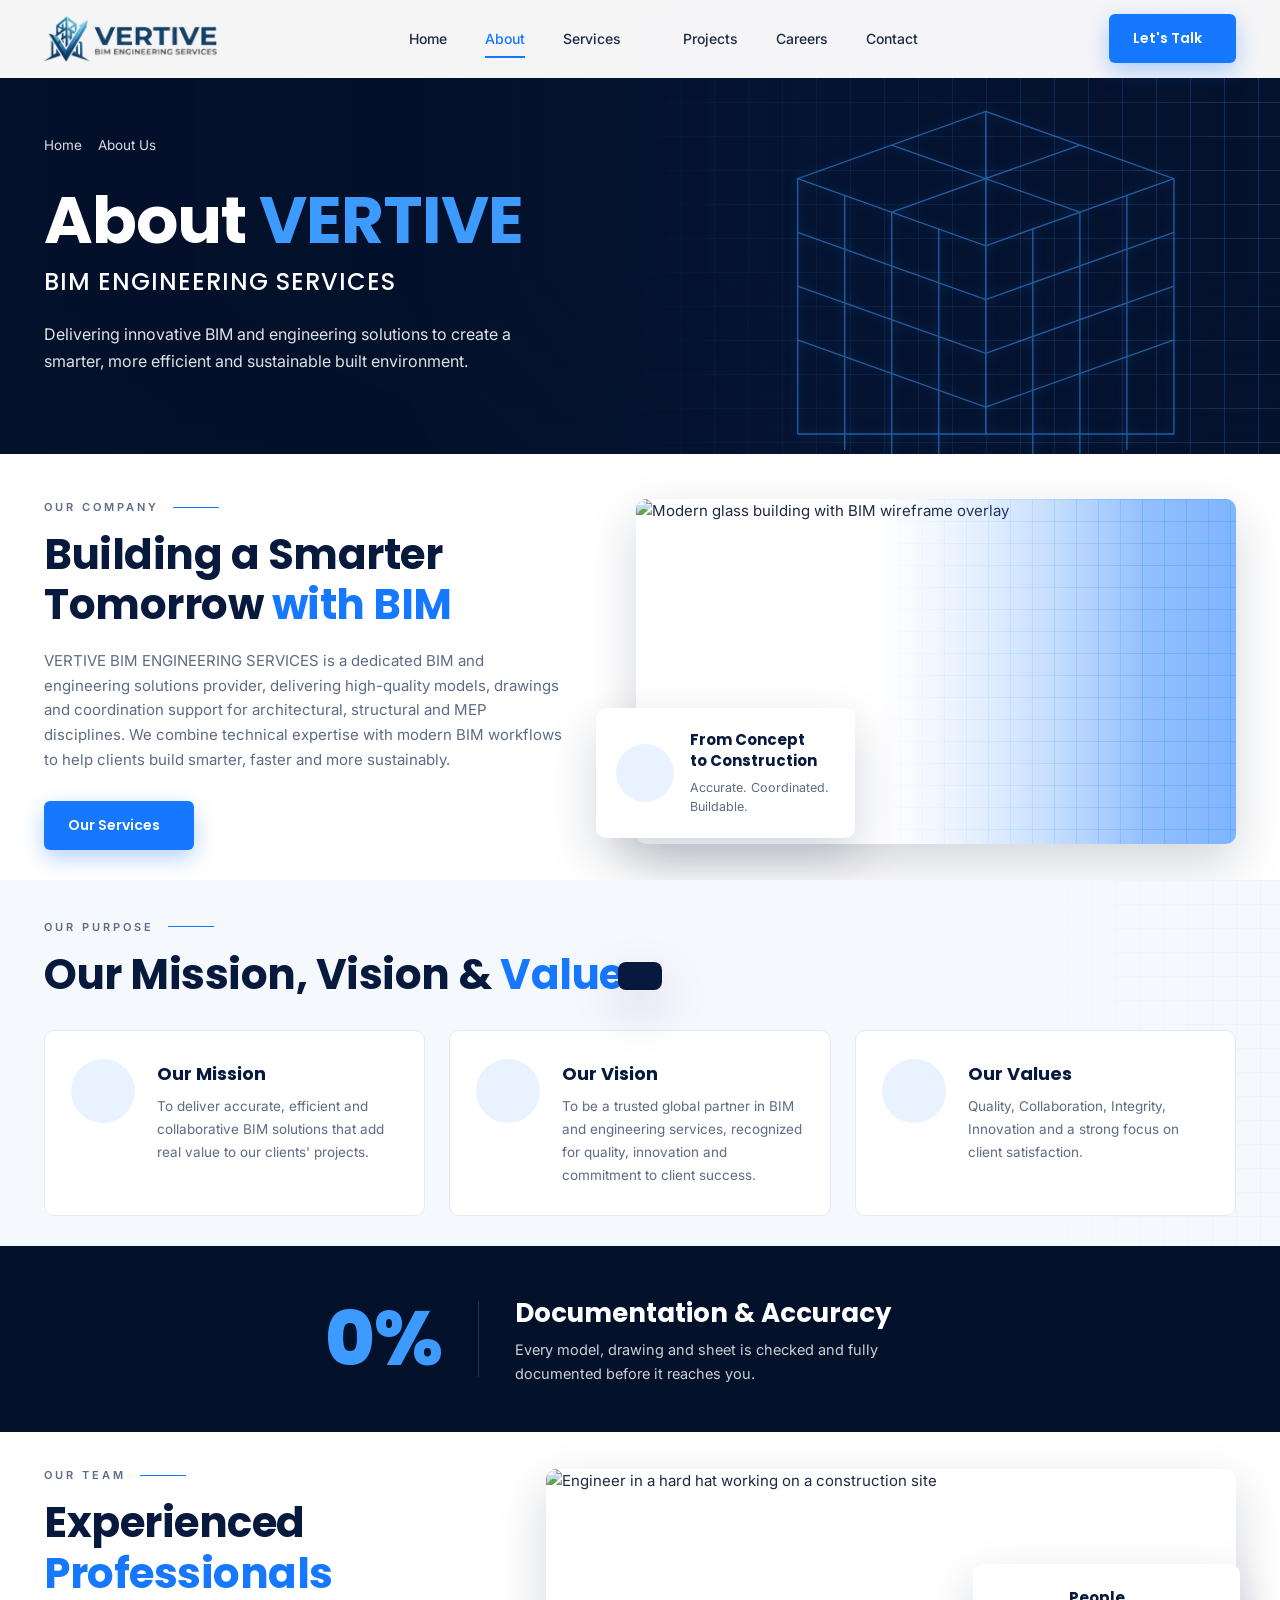
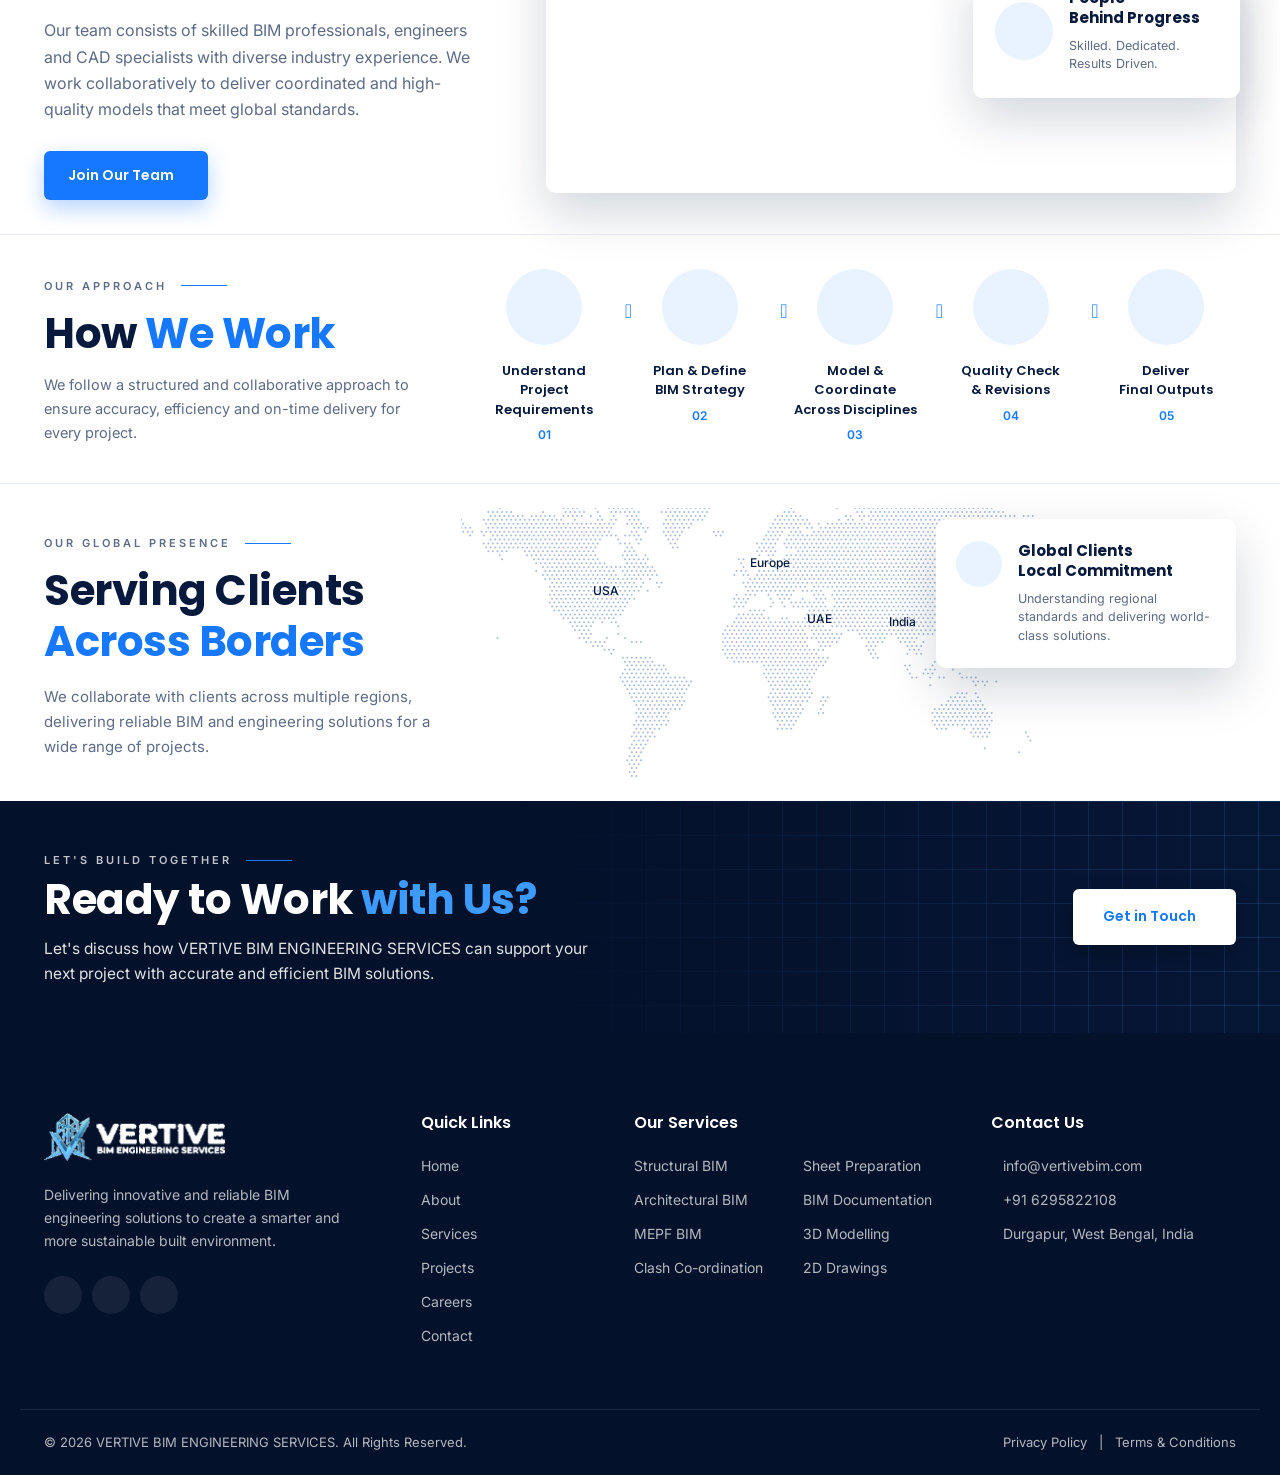
==== commit 28df661a: "Add services tables, Services dropdown and content updates - Services page: replace service cards wi" ====
--- a/about.html
+++ b/about.html
@@ -35,7 +35,37 @@
         <ul>
           <li><a href="./">Home</a></li>
           <li><a href="about" class="active">About</a></li>
-          <li><a href="./#services">Services</a></li>
+          <li class="has-dropdown">
+            <a href="services">Services</a>
+            <button class="dropdown-toggle" type="button" aria-label="Show services menu" aria-expanded="false" aria-controls="servicesMenu"><i class="ri-arrow-down-s-line"></i></button>
+            <div class="dropdown" id="servicesMenu">
+              <div class="dropdown-col">
+                <span class="dropdown-title">Core BIM</span>
+                <a href="services#structural-bim"><i class="ri-community-line"></i>Structural BIM</a>
+                <a href="services#architectural-bim"><i class="ri-building-2-line"></i>Architectural BIM</a>
+                <span class="dropdown-title">Tools</span>
+                <a href="services#software"><i class="ri-computer-line"></i>Software</a>
+                <a href="services#platforms"><i class="ri-cloud-line"></i>Platforms</a>
+              </div>
+              <div class="dropdown-col">
+                <span class="dropdown-title">MEPF BIM</span>
+                <a href="services#hvac-bim"><i class="ri-temp-cold-line"></i>HVAC BIM</a>
+                <a href="services#electrical-bim"><i class="ri-flashlight-line"></i>Electrical BIM</a>
+                <a href="services#elv-bim"><i class="ri-router-line"></i>ELV BIM</a>
+                <a href="services#plumbing-bim"><i class="ri-drop-line"></i>Plumbing BIM</a>
+                <a href="services#fire-fighting-bim"><i class="ri-fire-line"></i>Fire Fighting BIM</a>
+              </div>
+              <div class="dropdown-col">
+                <span class="dropdown-title">Coordination &amp; Deliverables</span>
+                <a href="services#clash-coordination"><i class="ri-git-merge-line"></i>Clash Co-ordination</a>
+                <a href="services#sheet-preparation"><i class="ri-file-paper-2-line"></i>Sheet Preparation</a>
+                <a href="services#bim-documentation"><i class="ri-file-text-line"></i>BIM Documentation</a>
+                <a href="services#modelling-3d"><i class="ri-box-3-line"></i>3D Modelling</a>
+                <a href="services#drawings-2d"><i class="ri-draft-line"></i>2D Drawings</a>
+                <a href="services" class="dropdown-all">View all services <i class="ri-arrow-right-line"></i></a>
+              </div>
+            </div>
+          </li>
           <li><a href="./#projects">Projects</a></li>
           <li><a href="careers">Careers</a></li>
           <li><a href="contact">Contact</a></li>
@@ -83,7 +113,7 @@
           and MEP disciplines. We combine technical expertise with modern BIM workflows to help clients
           build smarter, faster and more sustainably.
         </p>
-        <a href="./#services" class="btn btn-primary">Our Services <i class="ri-arrow-right-line"></i></a>
+        <a href="services" class="btn btn-primary">Our Services <i class="ri-arrow-right-line"></i></a>
       </div>
 
       <div class="company-media" data-aos="fade-left">
@@ -133,22 +163,11 @@
   <!-- ================= STATS BAND ================= -->
   <section class="stats-band">
     <div class="stats-band-bg"></div>
-    <div class="container stats-band-grid">
-      <div class="band-stat" data-aos="zoom-in">
-        <i class="ri-building-2-line"></i>
-        <div><h3><span class="counter" data-target="100">0</span>+</h3><p>Projects Delivered</p></div>
-      </div>
-      <div class="band-stat" data-aos="zoom-in" data-aos-delay="100">
-        <i class="ri-group-line"></i>
-        <div><h3><span class="counter" data-target="50">0</span>+</h3><p>Happy Clients</p></div>
-      </div>
-      <div class="band-stat" data-aos="zoom-in" data-aos-delay="200">
-        <i class="ri-global-line"></i>
-        <div><h3><span class="counter" data-target="3">0</span>+</h3><p>Countries Served</p></div>
-      </div>
-      <div class="band-stat" data-aos="zoom-in" data-aos-delay="300">
-        <i class="ri-shield-check-line"></i>
-        <div><h3><span class="counter" data-target="99">0</span>%</h3><p>Accuracy Focus</p></div>
+    <div class="container stats-promise on-dark" data-aos="zoom-in">
+      <h3 class="stats-promise-figure"><span class="counter" data-target="100">0</span>%</h3>
+      <div class="stats-promise-text">
+        <strong>Documentation &amp; Accuracy</strong>
+        <p>Every model, drawing and sheet is checked and fully documented before it reaches you.</p>
       </div>
     </div>
   </section>
@@ -209,12 +228,11 @@
 
       <div class="global-map" data-aos="fade-up">
         <div class="map-wrap">
-          <img src="assets/images/world-dots.svg" alt="World map showing regions served" loading="lazy">
+          <img src="assets/images/world-dots.svg" alt="World map showing regions served: USA, Europe, UAE and India" loading="lazy">
           <span class="map-pin" style="left:22.62%;top:34.64%"><i class="ri-map-pin-2-line"></i><em>USA</em></span>
-          <span class="map-pin" style="left:50%;top:24.54%"><i class="ri-map-pin-2-line"></i></span>
-          <span class="map-pin" style="left:65.08%;top:44.74%"><i class="ri-map-pin-2-line"></i><em>UAE</em></span>
+          <span class="map-pin" style="left:50%;top:24.54%"><i class="ri-map-pin-2-line"></i><em>Europe</em></span>
+          <span class="map-pin label-left" style="left:65.08%;top:44.74%"><i class="ri-map-pin-2-line"></i><em>UAE</em></span>
           <span class="map-pin" style="left:74.21%;top:46.19%"><i class="ri-map-pin-2-line"></i><em>India</em></span>
-          <span class="map-pin" style="left:87.3%;top:76.5%"><i class="ri-map-pin-2-line"></i><em>Australia</em></span>
         </div>
         <div class="float-card global-card" data-aos="fade-left" data-aos-delay="200">
           <span class="float-icon"><i class="ri-global-line"></i></span>
@@ -239,7 +257,7 @@
 
   <!-- ================= FOOTER ================= -->
   <footer class="footer">
-    <div class="container footer-grid">
+    <div class="container footer-grid footer-grid-svc">
       <div class="footer-brand">
         <a href="./" class="footer-logo"><img src="assets/images/logo-horizontal-white.png" alt="VERTIVE"></a>
         <p>Delivering innovative and reliable BIM engineering solutions to create a smarter and more sustainable built environment.</p>
@@ -252,15 +270,17 @@
       <div>
         <h5>Quick Links</h5>
         <ul>
-          <li><a href="./">Home</a></li><li><a href="about">About</a></li><li><a href="./#services">Services</a></li>
+          <li><a href="./">Home</a></li><li><a href="about">About</a></li><li><a href="services">Services</a></li>
           <li><a href="./#projects">Projects</a></li><li><a href="careers">Careers</a></li><li><a href="contact">Contact</a></li>
         </ul>
       </div>
       <div>
         <h5>Our Services</h5>
-        <ul>
-          <li><a href="./#services">Architectural BIM</a></li><li><a href="./#services">Structural BIM</a></li><li><a href="./#services">MEP Coordination</a></li>
-          <li><a href="./#services">BIM Documentation</a></li><li><a href="./#services">3D Modelling</a></li><li><a href="./#services">2D Drawings</a></li>
+        <ul class="footer-cols">
+          <li><a href="services#structural-bim">Structural BIM</a></li><li><a href="services#architectural-bim">Architectural BIM</a></li>
+          <li><a href="services#mepf-bim">MEPF BIM</a></li><li><a href="services#clash-coordination">Clash Co-ordination</a></li>
+          <li><a href="services#sheet-preparation">Sheet Preparation</a></li><li><a href="services#bim-documentation">BIM Documentation</a></li>
+          <li><a href="services#modelling-3d">3D Modelling</a></li><li><a href="services#drawings-2d">2D Drawings</a></li>
         </ul>
       </div>
       <div>
@@ -274,7 +294,7 @@
     </div>
     <div class="container footer-bottom">
       <p>&copy; <span id="year">2026</span> VERTIVE BIM ENGINEERING SERVICES. All Rights Reserved.</p>
-      <div><a href="#">Privacy Policy</a><span>|</span><a href="#">Terms &amp; Conditions</a></div>
+      <div><a href="privacy-policy">Privacy Policy</a><span>|</span><a href="terms-and-conditions">Terms &amp; Conditions</a></div>
     </div>
   </footer>
 
--- a/assets/css/style.css
+++ b/assets/css/style.css
@@ -173,11 +173,11 @@
 /* ---------- Markets ---------- */
 .markets { padding: 40px 0 44px; border-bottom: 1px solid var(--line); background: var(--white); }
 .markets-title { text-align: center; font-size: 11px; font-weight: 600; letter-spacing: 4px; text-transform: uppercase; color: var(--muted); margin-bottom: 28px; }
-.markets-swiper .swiper-wrapper { transition-timing-function: linear !important; }
+.markets-list { display: flex; justify-content: center; flex-wrap: wrap; gap: 20px clamp(36px, 9vw, 120px); }
 .market { display: flex; flex-direction: column; align-items: center; gap: 8px; color: var(--navy-700); opacity: .75; transition: opacity .3s, color .3s; }
 .market:hover { opacity: 1; color: var(--blue); }
 .market i { font-size: 36px; line-height: 1; }
-.market span { font-size: 12px; font-weight: 500; }
+.market span { font-size: 13px; font-weight: 500; }
 
 /* ---------- About ---------- */
 .about { background: linear-gradient(180deg, var(--white) 0%, var(--bg-soft) 100%); overflow: hidden; }
@@ -257,6 +257,14 @@
 .stat + .stat::before { content: ""; position: absolute; left: 0; top: 15%; height: 70%; width: 1px; background: var(--line); }
 .stat h3 { font-size: clamp(36px, 4vw, 50px); font-weight: 700; color: var(--blue); line-height: 1.1; margin-bottom: 6px; }
 .stat p { font-size: 14px; color: var(--muted); }
+.stats-promise { display: flex; align-items: center; justify-content: center; gap: 36px; }
+.stats-promise-figure { font-size: clamp(52px, 6vw, 76px); font-weight: 800; color: var(--blue); line-height: 1; letter-spacing: -1px; padding-right: 36px; border-right: 1px solid var(--line); }
+.stats-promise-text strong { display: block; font-family: var(--font-head); font-size: clamp(20px, 2.2vw, 26px); font-weight: 700; color: var(--navy-800); margin-bottom: 4px; }
+.stats-promise-text p { font-size: 14.5px; color: var(--muted); max-width: 440px; }
+@media (max-width: 640px) {
+  .stats-promise { flex-direction: column; gap: 14px; text-align: center; }
+  .stats-promise-figure { padding: 0 0 14px; border-right: 0; border-bottom: 1px solid var(--line); }
+}
 
 /* ---------- Projects ---------- */
 .projects { background: var(--bg-soft); }
@@ -718,6 +726,10 @@
 .band-stat > i { font-size: 46px; color: var(--blue-light); line-height: 1; }
 .band-stat h3 { font-size: clamp(32px, 3.4vw, 44px); font-weight: 700; color: var(--blue-light); line-height: 1.1; }
 .band-stat p { font-size: 14.5px; color: var(--white); }
+.stats-promise.on-dark { position: relative; z-index: 1; }
+.stats-promise.on-dark .stats-promise-figure { color: var(--blue-light); border-color: rgba(255,255,255,.15); }
+.stats-promise.on-dark .stats-promise-text strong { color: var(--white); }
+.stats-promise.on-dark .stats-promise-text p { color: rgba(255,255,255,.8); }
 
 /* ---------- Team ---------- */
 .team { padding: 30px 0 34px; }
@@ -757,7 +769,9 @@
 .map-pin i { font-size: 30px; line-height: 1; color: var(--blue); filter: drop-shadow(0 4px 6px rgba(22,119,255,.35)); animation: pinBounce 2.4s ease-in-out infinite; }
 .map-pin:nth-child(3) i { animation-delay: .3s; } .map-pin:nth-child(4) i { animation-delay: .6s; }
 .map-pin:nth-child(5) i { animation-delay: .9s; } .map-pin:nth-child(6) i { animation-delay: 1.2s; }
-.map-pin em { font-style: normal; font-size: 12px; font-weight: 500; color: var(--navy-800); margin: 0 0 2px 2px; }
+.map-pin em { font-style: normal; font-size: 12px; font-weight: 500; color: var(--navy-800); position: absolute; left: 100%; bottom: 2px; margin-left: 2px; white-space: nowrap; }
+/* Label sits outside the pin's box so the pin tip marks the exact location; flip it for crowded pins */
+.map-pin.label-left em { left: auto; right: 100%; margin: 0 2px 0 0; }
 @keyframes pinBounce { 50% { transform: translateY(-5px); } }
 .global-card { right: 0; top: 4%; animation: none; max-width: 300px; align-items: flex-start; }
 .global-card .float-icon { width: 46px; height: 46px; font-size: 24px; }
@@ -1010,3 +1024,251 @@
   .faq-stats { position: relative; top: auto; right: auto; translate: none; margin: -40px 16px 0; animation: none; flex-direction: row; justify-content: space-between; gap: 12px; padding: 18px 20px; }
   .faq-stats strong { font-size: 22px; }
 }
+
+/* =========================================================
+   Legal pages (Privacy Policy, Terms & Conditions)
+   ========================================================= */
+.page-hero-legal { min-height: 340px; }
+.page-hero-legal .page-hero-text { margin-top: 16px; }
+.legal-updated { display: inline-flex; align-items: center; gap: 8px; margin-top: 18px; padding: 6px 14px; border-radius: 30px; font-size: 13px; color: rgba(255,255,255,.9); background: rgba(255,255,255,.08); border: 1px solid rgba(255,255,255,.15); }
+.legal-updated i { color: var(--blue-light); }
+.footer-bottom a.active { color: var(--blue-light); }
+
+.legal { background: var(--bg-soft); padding: 70px 0 90px; }
+.legal-inner { display: grid; grid-template-columns: 270px 1fr; gap: 40px; align-items: start; }
+
+.legal-toc {
+  position: sticky; top: calc(var(--header-h) + 20px); background: var(--white); border-radius: var(--radius);
+  box-shadow: var(--shadow); padding: 24px 18px 18px; max-height: calc(100vh - var(--header-h) - 40px); overflow-y: auto;
+}
+.legal-toc h2 { font-size: 12px; font-weight: 600; letter-spacing: 2px; text-transform: uppercase; color: var(--muted); margin: 0 8px 12px; }
+.legal-toc ol { list-style: none; counter-reset: toc; }
+.legal-toc li { counter-increment: toc; }
+.legal-toc a {
+  display: flex; gap: 10px; padding: 7px 10px; border-radius: var(--radius-sm); font-size: 13.5px; line-height: 1.4; color: var(--text);
+  border-left: 2px solid transparent; transition: all .25s var(--ease);
+}
+.legal-toc a::before { content: counter(toc, decimal-leading-zero); font-size: 11.5px; font-weight: 600; color: var(--muted); padding-top: 1px; }
+.legal-toc a:hover { color: var(--blue); background: var(--bg-soft); }
+.legal-toc a.active { color: var(--blue); background: var(--sky); border-left-color: var(--blue); font-weight: 500; }
+.legal-toc a.active::before { color: var(--blue); }
+
+.legal-content { background: var(--white); border-radius: var(--radius); box-shadow: var(--shadow); padding: 48px 52px; min-width: 0; }
+.legal-content section { scroll-margin-top: 20px; padding-bottom: 30px; margin-bottom: 30px; border-bottom: 1px solid var(--line); }
+.legal-content section:last-child { border: 0; margin: 0; padding: 0; }
+.legal-content h2 { display: flex; align-items: baseline; gap: 14px; font-size: 22px; font-weight: 600; margin-bottom: 14px; }
+.legal-content h2 span { font-size: 14px; font-weight: 700; color: var(--blue); }
+.legal-content h3 { font-size: 15.5px; font-weight: 600; margin: 18px 0 8px; }
+.legal-content p { color: var(--muted); margin-bottom: 12px; }
+.legal-content p:last-child { margin-bottom: 0; }
+.legal-content ul { display: grid; gap: 8px; margin: 4px 0 14px; }
+.legal-content ul:last-child { margin-bottom: 0; }
+.legal-content li { position: relative; padding-left: 22px; color: var(--muted); }
+.legal-content ul:not(.legal-contact) li::before { content: ""; position: absolute; left: 4px; top: 10px; width: 6px; height: 6px; border-radius: 50%; background: var(--blue); }
+.legal-content strong { color: var(--navy-800); font-weight: 600; }
+.legal-content a { color: var(--blue); font-weight: 500; }
+.legal-content a:hover { text-decoration: underline; }
+
+.legal-summary { display: grid; grid-template-columns: repeat(3, 1fr); gap: 16px; margin-bottom: 40px; }
+.legal-summary div { display: flex; flex-direction: column; gap: 4px; padding: 20px; border-radius: var(--radius); background: var(--bg-soft); border: 1px solid var(--line); }
+.legal-summary i { font-size: 24px; color: var(--blue); margin-bottom: 6px; }
+.legal-summary strong { font-family: var(--font-head); font-size: 14.5px; }
+.legal-summary span { font-size: 13px; color: var(--muted); line-height: 1.5; }
+
+.legal-contact { padding: 18px 20px !important; border-radius: var(--radius); background: var(--bg-soft); border: 1px solid var(--line); }
+.legal-contact li { display: flex; align-items: center; gap: 12px; padding-left: 0; color: var(--text); }
+.legal-contact i { color: var(--blue); font-size: 18px; }
+.legal-see-also { margin-top: 18px; font-size: 14px; }
+
+@media (max-width: 1100px) {
+  .legal-summary { grid-template-columns: 1fr; }
+  .legal-summary div { display: grid; grid-template-columns: auto 1fr; column-gap: 14px; }
+  .legal-summary i { grid-row: span 2; margin: 0; }
+}
+@media (max-width: 920px) {
+  .legal-inner { grid-template-columns: 1fr; gap: 24px; }
+  .legal-toc { position: static; max-height: none; }
+  .legal-toc ol { columns: 2; column-gap: 12px; }
+  .legal-toc li { break-inside: avoid; }
+  .legal-content { padding: 36px 32px; }
+}
+@media (max-width: 640px) {
+  .legal { padding: 40px 0 64px; }
+  .legal-toc ol { columns: 1; }
+  .legal-content { padding: 26px 20px; }
+  .legal-content h2 { font-size: 19px; }
+}
+
+/* =========================================================
+   NAV DROPDOWN (Services)
+   ========================================================= */
+.sr-only { position: absolute; width: 1px; height: 1px; padding: 0; margin: -1px; overflow: hidden; clip: rect(0 0 0 0); white-space: nowrap; border: 0; }
+
+.has-dropdown { position: relative; display: flex; align-items: center; gap: 2px; }
+.dropdown-toggle { width: 22px; height: 22px; display: grid; place-items: center; border-radius: 4px; color: var(--text); font-size: 18px; transition: color .3s, transform .35s var(--ease); }
+.has-dropdown:hover .dropdown-toggle, .has-dropdown.open .dropdown-toggle { color: var(--blue); }
+.has-dropdown.open .dropdown-toggle { transform: rotate(180deg); }
+
+.dropdown {
+  position: absolute; top: calc(100% + 18px); left: 50%; width: min(760px, 92vw);
+  display: grid; grid-template-columns: repeat(3, 1fr); gap: 8px 22px; padding: 24px 26px;
+  background: var(--white); border: 1px solid var(--line); border-top: 3px solid var(--blue);
+  border-radius: var(--radius); box-shadow: var(--shadow-lg);
+  opacity: 0; visibility: hidden; transform: translate(-40%, 10px);
+  transition: opacity .3s var(--ease), transform .3s var(--ease), visibility .3s;
+}
+/* invisible bridge so the menu stays open while the pointer crosses the gap */
+.dropdown::before { content: ""; position: absolute; left: 0; right: 0; top: -21px; height: 21px; }
+.has-dropdown.open .dropdown { opacity: 1; visibility: visible; transform: translate(-40%, 0); }
+@media (min-width: 921px) {
+  .has-dropdown:hover .dropdown, .has-dropdown:focus-within .dropdown { opacity: 1; visibility: visible; transform: translate(-40%, 0); }
+  .has-dropdown:hover .dropdown-toggle { transform: rotate(180deg); }
+}
+.dropdown-col { display: flex; flex-direction: column; }
+.dropdown-title {
+  font-family: var(--font-head); font-size: 11px; font-weight: 600; letter-spacing: 1.6px; text-transform: uppercase;
+  color: var(--muted); padding: 4px 0 8px; margin-bottom: 4px; border-bottom: 1px solid var(--line);
+}
+.dropdown-title:not(:first-child) { margin-top: 14px; }
+.nav .dropdown a:not(.btn) { display: flex; align-items: center; gap: 10px; padding: 7px 8px; margin: 0 -8px; font-size: 13.5px; border-radius: var(--radius-sm); transition: background .25s, color .25s; }
+.nav .dropdown a:not(.btn)::after { display: none; }
+.nav .dropdown a:not(.btn):hover { background: var(--sky); color: var(--blue); }
+.dropdown a i { font-size: 17px; color: var(--blue); }
+.nav .dropdown a.dropdown-all { margin-top: auto; font-weight: 600; color: var(--blue); }
+.dropdown a.dropdown-all i { transition: transform .3s var(--ease); }
+.dropdown a.dropdown-all:hover i { transform: translateX(4px); }
+
+@media (max-width: 1100px) {
+  .dropdown { transform: translate(-30%, 10px); }
+  .has-dropdown.open .dropdown { transform: translate(-30%, 0); }
+}
+@media (min-width: 921px) and (max-width: 1100px) {
+  .has-dropdown:hover .dropdown, .has-dropdown:focus-within .dropdown { transform: translate(-30%, 0); }
+}
+@media (max-width: 920px) {
+  .has-dropdown { flex-wrap: wrap; gap: 0; }
+  .has-dropdown > a { flex: 1; }
+  .dropdown-toggle { width: 44px; height: 44px; font-size: 22px; background: var(--sky); border-radius: 8px; }
+  .dropdown {
+    position: static; width: 100%; display: none; grid-template-columns: 1fr; gap: 0;
+    padding: 4px 0 16px 14px; border: 0; border-left: 2px solid var(--blue); border-radius: 0; box-shadow: none;
+    opacity: 1; visibility: visible; transform: none; margin-bottom: 12px;
+  }
+  .dropdown::before { display: none; }
+  .has-dropdown.open .dropdown { display: grid; transform: none; }
+  .dropdown-col + .dropdown-col .dropdown-title { margin-top: 14px; }
+  .nav .dropdown a:not(.btn) { padding: 10px 8px; font-size: 14.5px; margin: 0; }
+  .nav .dropdown a.dropdown-all { margin-top: 10px; }
+}
+
+/* =========================================================
+   DATA TABLES (Services page)
+   ========================================================= */
+.data-table-wrap { background: var(--white); border: 1px solid var(--line); border-radius: var(--radius); box-shadow: var(--shadow); overflow-x: auto; }
+.data-table { width: 100%; border-collapse: collapse; font-size: 14px; text-align: left; }
+.data-table thead th {
+  background: var(--navy-800); color: var(--white); font-family: var(--font-head); font-size: 12.5px; font-weight: 600;
+  letter-spacing: 1px; text-transform: uppercase; padding: 16px 22px; white-space: nowrap;
+}
+.data-table td, .data-table tbody th { padding: 16px 22px; border-top: 1px solid var(--line); vertical-align: middle; }
+.data-table tbody th { font-family: var(--font-head); font-size: 14.5px; font-weight: 600; color: var(--navy-800); white-space: nowrap; }
+.data-table tbody th small { display: block; font-family: var(--font-body); font-weight: 400; font-size: 12px; color: var(--muted); }
+.data-table td { color: var(--muted); }
+.data-table tbody tr { transition: background .25s; scroll-margin-top: 20px; }
+.data-table tbody tr:hover { background: var(--bg-soft); }
+.data-table tbody tr:target { animation: row-flash 2.4s var(--ease); }
+@keyframes row-flash { 0%, 40% { background: #d8e8fb; } 100% { background: transparent; } }
+.data-table .col-no { width: 90px; font-family: var(--font-head); font-weight: 600; color: var(--blue); }
+.data-table thead .col-no { color: var(--white); }
+.data-table .col-action { text-align: right; white-space: nowrap; }
+
+.svc-name { display: inline-flex; align-items: center; gap: 12px; }
+.svc-name i {
+  width: 36px; height: 36px; flex-shrink: 0; border-radius: 50%; display: grid; place-items: center;
+  font-size: 18px; color: var(--blue); background: var(--sky); transition: all .3s var(--ease);
+}
+.svc-table tbody tr:hover .svc-name i { background: var(--blue); color: var(--white); }
+.tag { display: inline-block; padding: 4px 12px; border-radius: 30px; font-size: 12px; font-weight: 600; color: var(--blue); background: var(--sky); white-space: nowrap; }
+
+/* MEPF group: one merged category cell spanning HVAC to Fire Fighting */
+.data-table .mepf-group { text-align: center; background: linear-gradient(180deg, #eaf3fd, #dcebfc); border-left: 1px solid #cfe1f8; border-right: 1px solid #cfe1f8; }
+.mepf-label { display: inline-flex; flex-direction: column; align-items: center; gap: 6px; font-family: var(--font-head); font-size: 14px; font-weight: 700; color: var(--navy-700); letter-spacing: .5px; }
+.mepf-label i { font-size: 28px; color: var(--blue); }
+.data-table .mepf-mobile { display: none; }
+.svc-table tbody tr.mepf-row:hover { background: #f1f7ff; }
+
+/* Software & platforms */
+.svc-tools { background: var(--bg-soft); }
+.tools-grid { display: grid; grid-template-columns: 1fr 1fr; gap: 24px; align-items: start; }
+.tools-caption {
+  caption-side: top; text-align: left; padding: 18px 22px;
+  font-family: var(--font-head); font-size: 17px; font-weight: 700; color: var(--navy-800);
+}
+.tools-caption i { font-size: 22px; color: var(--blue); margin-right: 10px; vertical-align: -3px; }
+
+@media (max-width: 920px) {
+  .tools-grid { grid-template-columns: 1fr; }
+}
+/* Phones: each row becomes a labelled card */
+@media (max-width: 640px) {
+  .data-table-wrap { overflow: visible; }
+  .data-table, .data-table tbody, .data-table tr, .data-table td, .data-table tbody th { display: block; width: 100%; }
+  .data-table thead { position: absolute; width: 1px; height: 1px; overflow: hidden; clip: rect(0 0 0 0); }
+  .data-table tbody tr { padding: 14px 18px; border-top: 1px solid var(--line); }
+  .data-table tbody tr:first-child { border-top: 0; }
+  .data-table td, .data-table tbody th { border: 0; padding: 5px 0; white-space: normal; display: grid; grid-template-columns: 96px 1fr; gap: 12px; align-items: center; }
+  .data-table td::before, .data-table tbody th::before {
+    content: attr(data-label); font-family: var(--font-body); font-size: 11px; font-weight: 600; letter-spacing: .8px;
+    text-transform: uppercase; color: var(--muted);
+  }
+  .data-table td:not([data-label])::before { content: none; }
+  .data-table .col-no { width: 100%; }
+  .data-table .col-action { display: block; text-align: left; padding-top: 10px; }
+  .data-table .mepf-mobile { display: grid; }
+  .data-table .mepf-group { background: none; border: 0; text-align: left; }
+  .mepf-label { flex-direction: row; font-size: 12px; font-weight: 600; color: var(--blue); background: var(--sky); padding: 4px 12px; border-radius: 30px; justify-self: start; }
+  .mepf-label i { display: none; }
+  .tag { justify-self: start; }
+  .svc-name i { width: 30px; height: 30px; font-size: 15px; }
+  .tools-caption { padding: 16px 18px 6px; }
+}
+
+/* Home page: services at a glance (sits under the services slider) */
+.home-tables { display: grid; grid-template-columns: 1.5fr 1fr; gap: 24px; align-items: start; margin-top: 60px; }
+.home-tables-side { display: flex; flex-direction: column; gap: 24px; }
+.home-tables .data-table-wrap { border-color: transparent; box-shadow: 0 20px 50px rgba(0, 0, 0, .25); }
+.home-tables-cta { align-self: flex-start; }
+.data-table.compact td, .data-table.compact tbody th { padding: 11px 22px; }
+.data-table.compact thead th { padding: 13px 22px; }
+.data-table a.svc-name { color: inherit; transition: color .25s; }
+.data-table a.svc-name:hover { color: var(--blue); }
+.data-table.compact .svc-name i { width: 30px; height: 30px; font-size: 15px; }
+
+@media (max-width: 920px) {
+  .home-tables { grid-template-columns: 1fr; margin-top: 44px; }
+}
+@media (max-width: 640px) {
+  /* Compact tables have few short columns, so they stay real tables on phones */
+  .data-table.compact { display: table; }
+  .data-table.compact thead { position: static; width: auto; height: auto; overflow: visible; clip: auto; display: table-header-group; }
+  .data-table.compact tbody { display: table-row-group; }
+  .data-table.compact tr, .data-table.compact tbody tr { display: table-row; padding: 0; }
+  .data-table.compact td, .data-table.compact tbody th, .data-table.compact thead th { display: table-cell; width: auto; padding: 10px 12px; border-top: 1px solid var(--line); }
+  .data-table.compact thead th { font-size: 11px; letter-spacing: .6px; }
+  .data-table.compact td::before, .data-table.compact tbody th::before { content: none; }
+  .data-table.compact .mepf-mobile { display: none; }
+  .data-table.compact .mepf-group { text-align: center; background: linear-gradient(180deg, #eaf3fd, #dcebfc); }
+  .data-table.compact .tag { font-size: 11px; padding: 3px 9px; }
+  .data-table.compact .svc-name { gap: 8px; }
+  .data-table.compact .svc-name i { width: 26px; height: 26px; font-size: 13px; }
+  .data-table.compact tbody th small { font-size: 11px; }
+  .data-table:not(.compact) .tools-caption { display: block; width: 100%; }
+  .data-table.compact .tools-caption { display: table-caption; padding: 16px 14px 10px; }
+  .data-table.compact thead .col-no { white-space: normal; }
+  .data-table.compact .col-no { width: 40px; padding-right: 4px; }
+}
+@media (min-width: 921px) {
+  /* Same box model for every top-level item so Services (link + arrow) lines up with the rest */
+  .nav > ul { align-items: center; }
+  .nav > ul > li { display: flex; align-items: center; }
+}
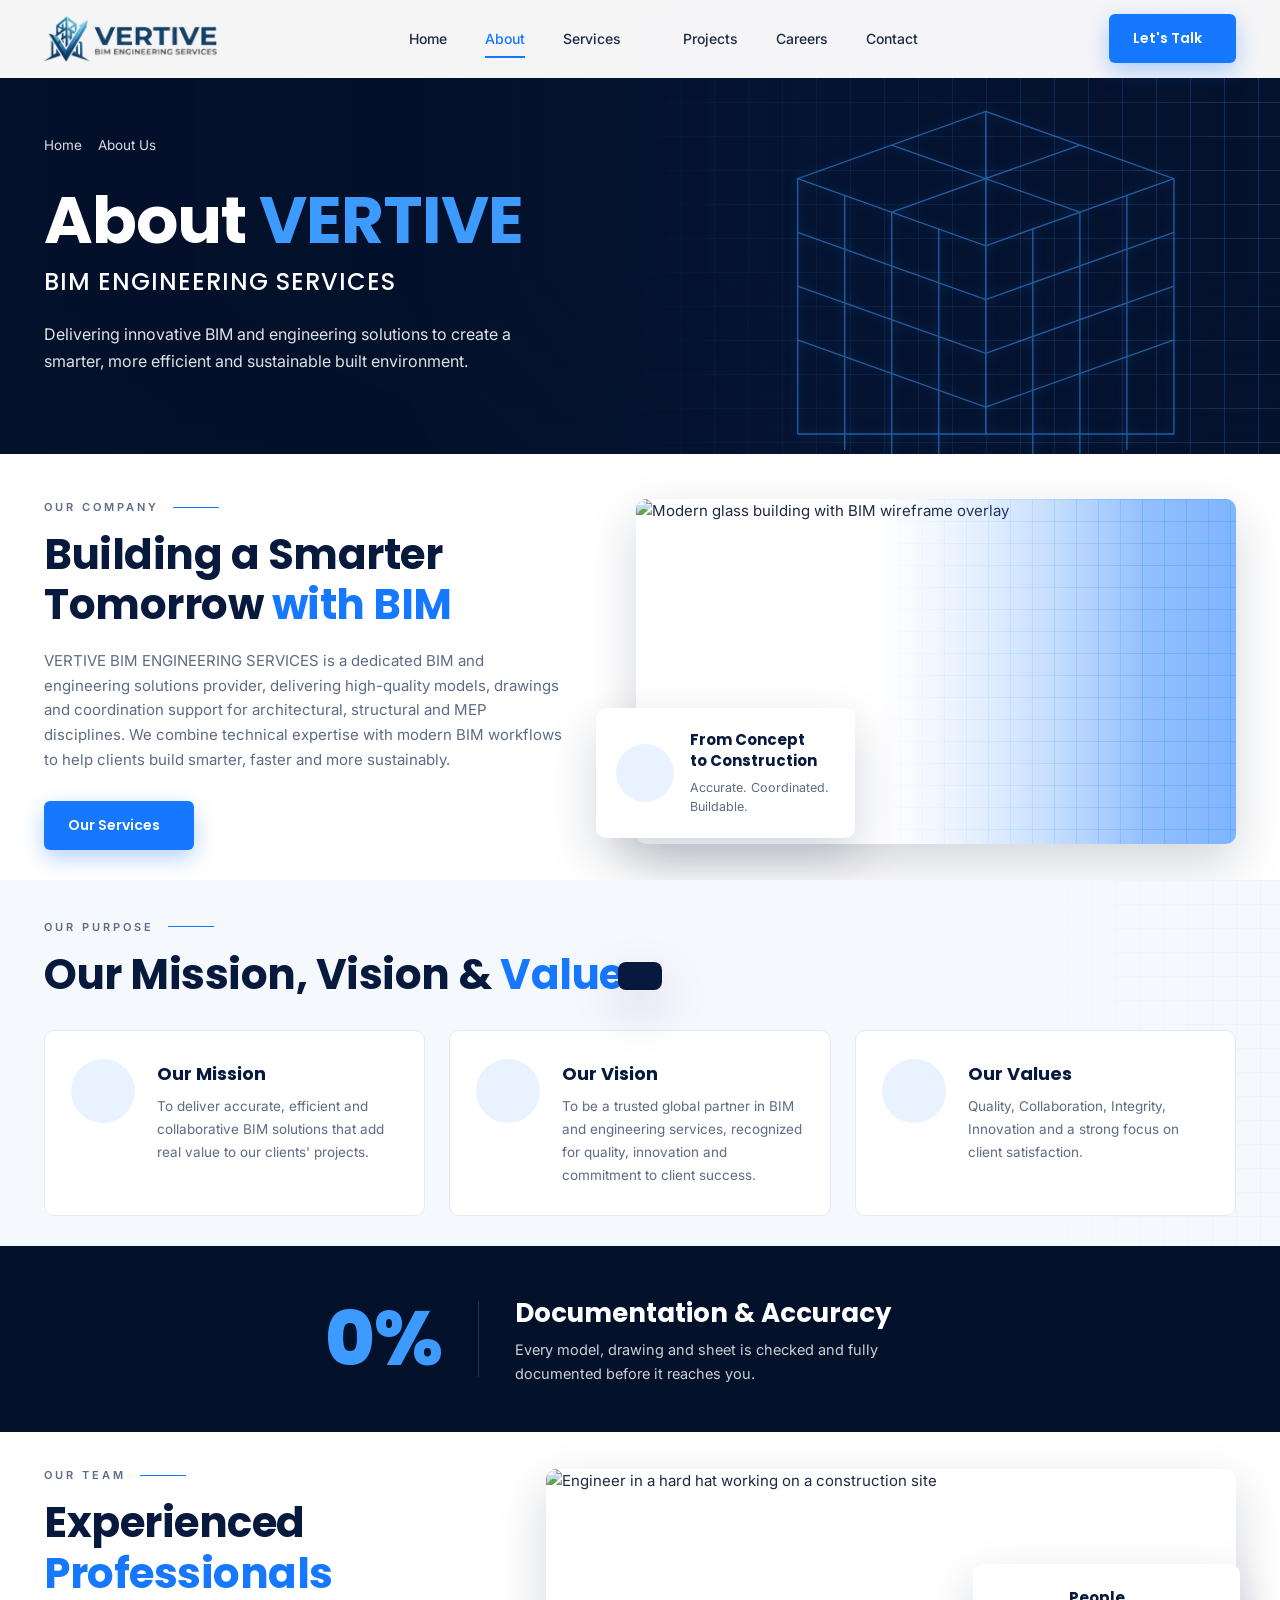
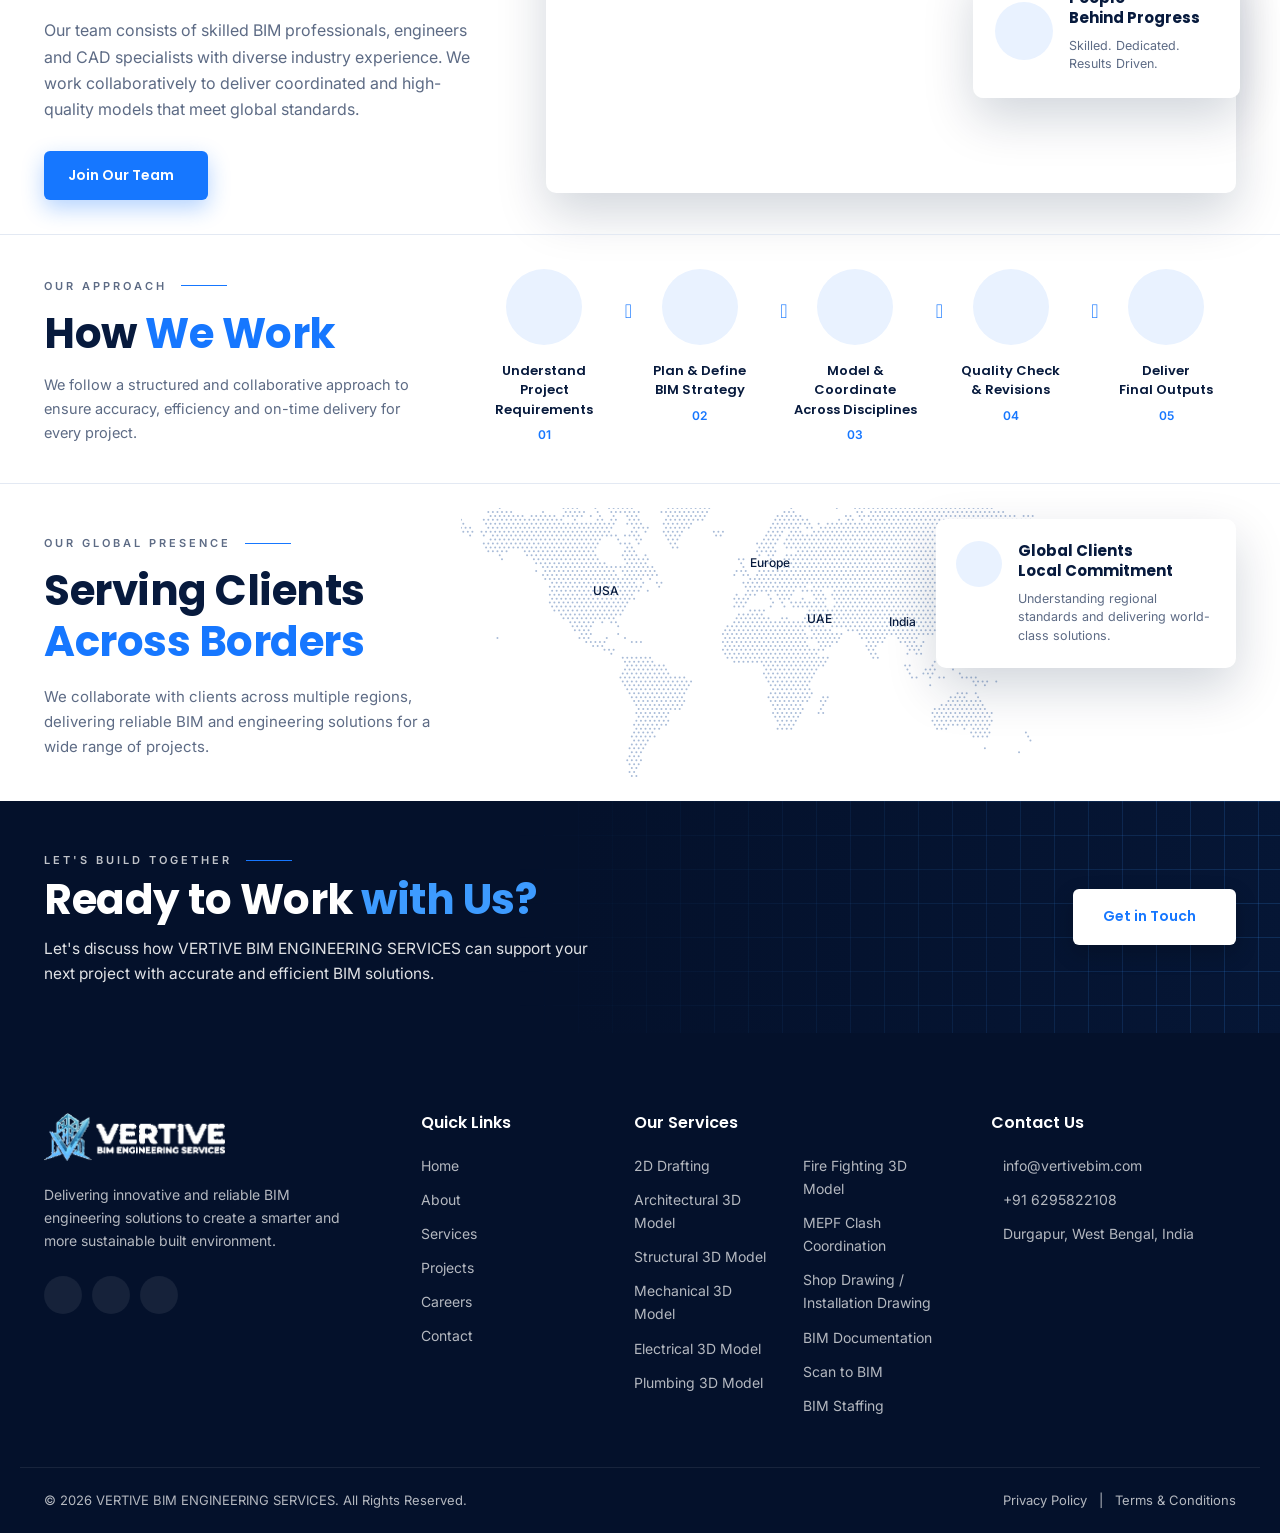
==== commit a85c0d0a: "Rebuild Services dropdown and apply new services list - Services dropdown is now a single-column lis" ====
--- a/about.html
+++ b/about.html
@@ -38,33 +38,34 @@
           <li class="has-dropdown">
             <a href="services">Services</a>
             <button class="dropdown-toggle" type="button" aria-label="Show services menu" aria-expanded="false" aria-controls="servicesMenu"><i class="ri-arrow-down-s-line"></i></button>
-            <div class="dropdown" id="servicesMenu">
-              <div class="dropdown-col">
-                <span class="dropdown-title">Core BIM</span>
-                <a href="services#structural-bim"><i class="ri-community-line"></i>Structural BIM</a>
-                <a href="services#architectural-bim"><i class="ri-building-2-line"></i>Architectural BIM</a>
-                <span class="dropdown-title">Tools</span>
-                <a href="services#software"><i class="ri-computer-line"></i>Software</a>
-                <a href="services#platforms"><i class="ri-cloud-line"></i>Platforms</a>
-              </div>
-              <div class="dropdown-col">
-                <span class="dropdown-title">MEPF BIM</span>
-                <a href="services#hvac-bim"><i class="ri-temp-cold-line"></i>HVAC BIM</a>
-                <a href="services#electrical-bim"><i class="ri-flashlight-line"></i>Electrical BIM</a>
-                <a href="services#elv-bim"><i class="ri-router-line"></i>ELV BIM</a>
-                <a href="services#plumbing-bim"><i class="ri-drop-line"></i>Plumbing BIM</a>
-                <a href="services#fire-fighting-bim"><i class="ri-fire-line"></i>Fire Fighting BIM</a>
-              </div>
-              <div class="dropdown-col">
-                <span class="dropdown-title">Coordination &amp; Deliverables</span>
-                <a href="services#clash-coordination"><i class="ri-git-merge-line"></i>Clash Co-ordination</a>
-                <a href="services#sheet-preparation"><i class="ri-file-paper-2-line"></i>Sheet Preparation</a>
-                <a href="services#bim-documentation"><i class="ri-file-text-line"></i>BIM Documentation</a>
-                <a href="services#modelling-3d"><i class="ri-box-3-line"></i>3D Modelling</a>
-                <a href="services#drawings-2d"><i class="ri-draft-line"></i>2D Drawings</a>
-                <a href="services" class="dropdown-all">View all services <i class="ri-arrow-right-line"></i></a>
-              </div>
-            </div>
+            <ul class="dropdown" id="servicesMenu">
+              <li><a href="services#drafting-2d">2D Drafting</a></li>
+              <li><a href="services#architectural-3d-model">Architectural 3D Model</a></li>
+              <li><a href="services#structural-3d-model">Structural 3D Model</a></li>
+              <li class="has-submenu">
+                <a href="services#mepf-3d-model">MEPF 3D Model</a>
+                <button class="submenu-toggle" type="button" aria-label="Show MEPF 3D model services" aria-expanded="false"><i class="ri-arrow-right-s-line"></i></button>
+                <ul class="submenu">
+                  <li><a href="services#mechanical-3d-model">Mechanical 3D Model</a></li>
+                  <li><a href="services#electrical-3d-model">Electrical 3D Model</a></li>
+                  <li><a href="services#plumbing-3d-model">Plumbing 3D Model</a></li>
+                  <li><a href="services#fire-fighting-3d-model">Fire Fighting 3D Model</a></li>
+                </ul>
+              </li>
+              <li><a href="services#mepf-clash-coordination">MEPF Clash Coordination</a></li>
+              <li><a href="services#shop-drawing">Shop Drawing / Installation Drawing</a></li>
+              <li><a href="services#bim-documentation">BIM Documentation</a></li>
+              <li><a href="services#scan-to-bim">Scan to BIM</a></li>
+              <li><a href="services#bim-staffing">BIM Staffing</a></li>
+              <li class="has-submenu">
+                <a href="services#software">Software &amp; Platforms</a>
+                <button class="submenu-toggle" type="button" aria-label="Show software and platforms" aria-expanded="false"><i class="ri-arrow-right-s-line"></i></button>
+                <ul class="submenu">
+                  <li><a href="services#software">Software</a></li>
+                  <li><a href="services#platforms">Platforms</a></li>
+                </ul>
+              </li>
+            </ul>
           </li>
           <li><a href="./#projects">Projects</a></li>
           <li><a href="careers">Careers</a></li>
@@ -277,10 +278,12 @@
       <div>
         <h5>Our Services</h5>
         <ul class="footer-cols">
-          <li><a href="services#structural-bim">Structural BIM</a></li><li><a href="services#architectural-bim">Architectural BIM</a></li>
-          <li><a href="services#mepf-bim">MEPF BIM</a></li><li><a href="services#clash-coordination">Clash Co-ordination</a></li>
-          <li><a href="services#sheet-preparation">Sheet Preparation</a></li><li><a href="services#bim-documentation">BIM Documentation</a></li>
-          <li><a href="services#modelling-3d">3D Modelling</a></li><li><a href="services#drawings-2d">2D Drawings</a></li>
+          <li><a href="services#drafting-2d">2D Drafting</a></li><li><a href="services#architectural-3d-model">Architectural 3D Model</a></li>
+          <li><a href="services#structural-3d-model">Structural 3D Model</a></li><li><a href="services#mechanical-3d-model">Mechanical 3D Model</a></li>
+          <li><a href="services#electrical-3d-model">Electrical 3D Model</a></li><li><a href="services#plumbing-3d-model">Plumbing 3D Model</a></li>
+          <li><a href="services#fire-fighting-3d-model">Fire Fighting 3D Model</a></li><li><a href="services#mepf-clash-coordination">MEPF Clash Coordination</a></li>
+          <li><a href="services#shop-drawing">Shop Drawing / Installation Drawing</a></li><li><a href="services#bim-documentation">BIM Documentation</a></li>
+          <li><a href="services#scan-to-bim">Scan to BIM</a></li><li><a href="services#bim-staffing">BIM Staffing</a></li>
         </ul>
       </div>
       <div>
@@ -315,8 +318,10 @@
           <div class="field">
             <select name="service" id="cf-service" required>
               <option value="" selected disabled hidden></option>
-              <option>Architectural BIM</option><option>Structural BIM</option><option>MEP Coordination</option>
-              <option>BIM Documentation</option><option>3D Modeling</option><option>2D Drawings</option>
+              <option>2D Drafting</option><option>Architectural 3D Model</option><option>Structural 3D Model</option>
+              <option>Mechanical 3D Model</option><option>Electrical 3D Model</option><option>Plumbing 3D Model</option>
+              <option>Fire Fighting 3D Model</option><option>MEPF Clash Coordination</option><option>Shop Drawing / Installation Drawing</option>
+              <option>BIM Documentation</option><option>Scan to BIM</option><option>BIM Staffing</option>
             </select>
             <label for="cf-service">Service *</label>
           </div>
--- a/assets/css/style.css
+++ b/assets/css/style.css
@@ -1109,56 +1109,53 @@
 .has-dropdown:hover .dropdown-toggle, .has-dropdown.open .dropdown-toggle { color: var(--blue); }
 .has-dropdown.open .dropdown-toggle { transform: rotate(180deg); }
 
-.dropdown {
-  position: absolute; top: calc(100% + 18px); left: 50%; width: min(760px, 92vw);
-  display: grid; grid-template-columns: repeat(3, 1fr); gap: 8px 22px; padding: 24px 26px;
-  background: var(--white); border: 1px solid var(--line); border-top: 3px solid var(--blue);
-  border-radius: var(--radius); box-shadow: var(--shadow-lg);
-  opacity: 0; visibility: hidden; transform: translate(-40%, 10px);
-  transition: opacity .3s var(--ease), transform .3s var(--ease), visibility .3s;
-}
+.nav .dropdown, .nav .submenu {
+  display: block; position: absolute; width: 250px;
+  background: var(--white); border: 1px solid var(--line); border-radius: var(--radius-sm); box-shadow: var(--shadow-lg);
+  opacity: 0; visibility: hidden; transform: translateY(8px);
+  transition: opacity .25s var(--ease), transform .25s var(--ease), visibility .25s;
+}
+.nav .dropdown { top: calc(100% + 14px); left: 0; }
+.nav .submenu { top: -1px; left: 100%; width: 220px; transform: translateX(8px); }
 /* invisible bridge so the menu stays open while the pointer crosses the gap */
-.dropdown::before { content: ""; position: absolute; left: 0; right: 0; top: -21px; height: 21px; }
-.has-dropdown.open .dropdown { opacity: 1; visibility: visible; transform: translate(-40%, 0); }
-@media (min-width: 921px) {
-  .has-dropdown:hover .dropdown, .has-dropdown:focus-within .dropdown { opacity: 1; visibility: visible; transform: translate(-40%, 0); }
-  .has-dropdown:hover .dropdown-toggle { transform: rotate(180deg); }
-}
-.dropdown-col { display: flex; flex-direction: column; }
-.dropdown-title {
-  font-family: var(--font-head); font-size: 11px; font-weight: 600; letter-spacing: 1.6px; text-transform: uppercase;
-  color: var(--muted); padding: 4px 0 8px; margin-bottom: 4px; border-bottom: 1px solid var(--line);
-}
-.dropdown-title:not(:first-child) { margin-top: 14px; }
-.nav .dropdown a:not(.btn) { display: flex; align-items: center; gap: 10px; padding: 7px 8px; margin: 0 -8px; font-size: 13.5px; border-radius: var(--radius-sm); transition: background .25s, color .25s; }
+.dropdown::before { content: ""; position: absolute; left: 0; right: 0; top: -15px; height: 15px; }
+
+.has-dropdown.open > .dropdown { opacity: 1; visibility: visible; transform: none; }
+.has-submenu.open > .submenu { opacity: 1; visibility: visible; transform: none; }
+@media (min-width: 921px) and (hover: hover) {
+  .has-dropdown:not(.dismissed):hover > .dropdown, .has-submenu:hover > .submenu { opacity: 1; visibility: visible; transform: none; }
+  .has-dropdown:not(.dismissed):hover > .dropdown-toggle { transform: rotate(180deg); }
+}
+
+.nav .dropdown li, .nav .submenu li { position: relative; display: flex; align-items: center; border-bottom: 1px solid var(--line); transition: background .2s; }
+.nav .dropdown li:last-child, .nav .submenu li:last-child { border-bottom: 0; }
+.nav .dropdown li:first-child { border-radius: var(--radius-sm) var(--radius-sm) 0 0; }
+.nav .dropdown > li:last-child, .nav .submenu > li:last-child { border-radius: 0 0 var(--radius-sm) var(--radius-sm); }
+.nav .dropdown li:hover, .nav .dropdown li.open { background: var(--sky); }
+.nav .dropdown a:not(.btn) { flex: 1; display: block; padding: 11px 16px; font-size: 13.5px; line-height: 1.35; }
 .nav .dropdown a:not(.btn)::after { display: none; }
-.nav .dropdown a:not(.btn):hover { background: var(--sky); color: var(--blue); }
-.dropdown a i { font-size: 17px; color: var(--blue); }
-.nav .dropdown a.dropdown-all { margin-top: auto; font-weight: 600; color: var(--blue); }
-.dropdown a.dropdown-all i { transition: transform .3s var(--ease); }
-.dropdown a.dropdown-all:hover i { transform: translateX(4px); }
-
-@media (max-width: 1100px) {
-  .dropdown { transform: translate(-30%, 10px); }
-  .has-dropdown.open .dropdown { transform: translate(-30%, 0); }
-}
-@media (min-width: 921px) and (max-width: 1100px) {
-  .has-dropdown:hover .dropdown, .has-dropdown:focus-within .dropdown { transform: translate(-30%, 0); }
-}
+.nav .dropdown li:hover > a:not(.btn), .nav .dropdown li.open > a:not(.btn) { color: var(--blue); }
+.has-submenu > a:not(.btn) { padding-right: 4px; }
+.submenu-toggle { width: 34px; align-self: stretch; flex-shrink: 0; display: grid; place-items: center; font-size: 18px; color: var(--text); transition: color .2s, transform .25s var(--ease); }
+.has-submenu:hover > .submenu-toggle, .has-submenu.open > .submenu-toggle { color: var(--blue); }
+
 @media (max-width: 920px) {
   .has-dropdown { flex-wrap: wrap; gap: 0; }
   .has-dropdown > a { flex: 1; }
   .dropdown-toggle { width: 44px; height: 44px; font-size: 22px; background: var(--sky); border-radius: 8px; }
-  .dropdown {
-    position: static; width: 100%; display: none; grid-template-columns: 1fr; gap: 0;
-    padding: 4px 0 16px 14px; border: 0; border-left: 2px solid var(--blue); border-radius: 0; box-shadow: none;
-    opacity: 1; visibility: visible; transform: none; margin-bottom: 12px;
+  .nav .dropdown, .nav .submenu {
+    position: static; width: 100%; display: none; border: 0; border-radius: 0; box-shadow: none;
+    opacity: 1; visibility: visible; transform: none; transition: none;
   }
+  .nav .dropdown { margin-bottom: 12px; border-left: 2px solid var(--blue); }
+  .nav .submenu { background: var(--bg-soft); }
   .dropdown::before { display: none; }
-  .has-dropdown.open .dropdown { display: grid; transform: none; }
-  .dropdown-col + .dropdown-col .dropdown-title { margin-top: 14px; }
-  .nav .dropdown a:not(.btn) { padding: 10px 8px; font-size: 14.5px; margin: 0; }
-  .nav .dropdown a.dropdown-all { margin-top: 10px; }
+  .has-dropdown.open > .dropdown, .has-submenu.open > .submenu { display: block; }
+  .nav .dropdown li, .nav .submenu li { flex-wrap: wrap; border-radius: 0; }
+  .nav .dropdown a:not(.btn) { padding: 12px 14px; font-size: 14.5px; }
+  .nav .submenu a:not(.btn) { padding-left: 28px; }
+  .submenu-toggle { width: 44px; min-height: 44px; font-size: 20px; }
+  .has-submenu.open > .submenu-toggle { transform: rotate(90deg); }
 }
 
 /* =========================================================
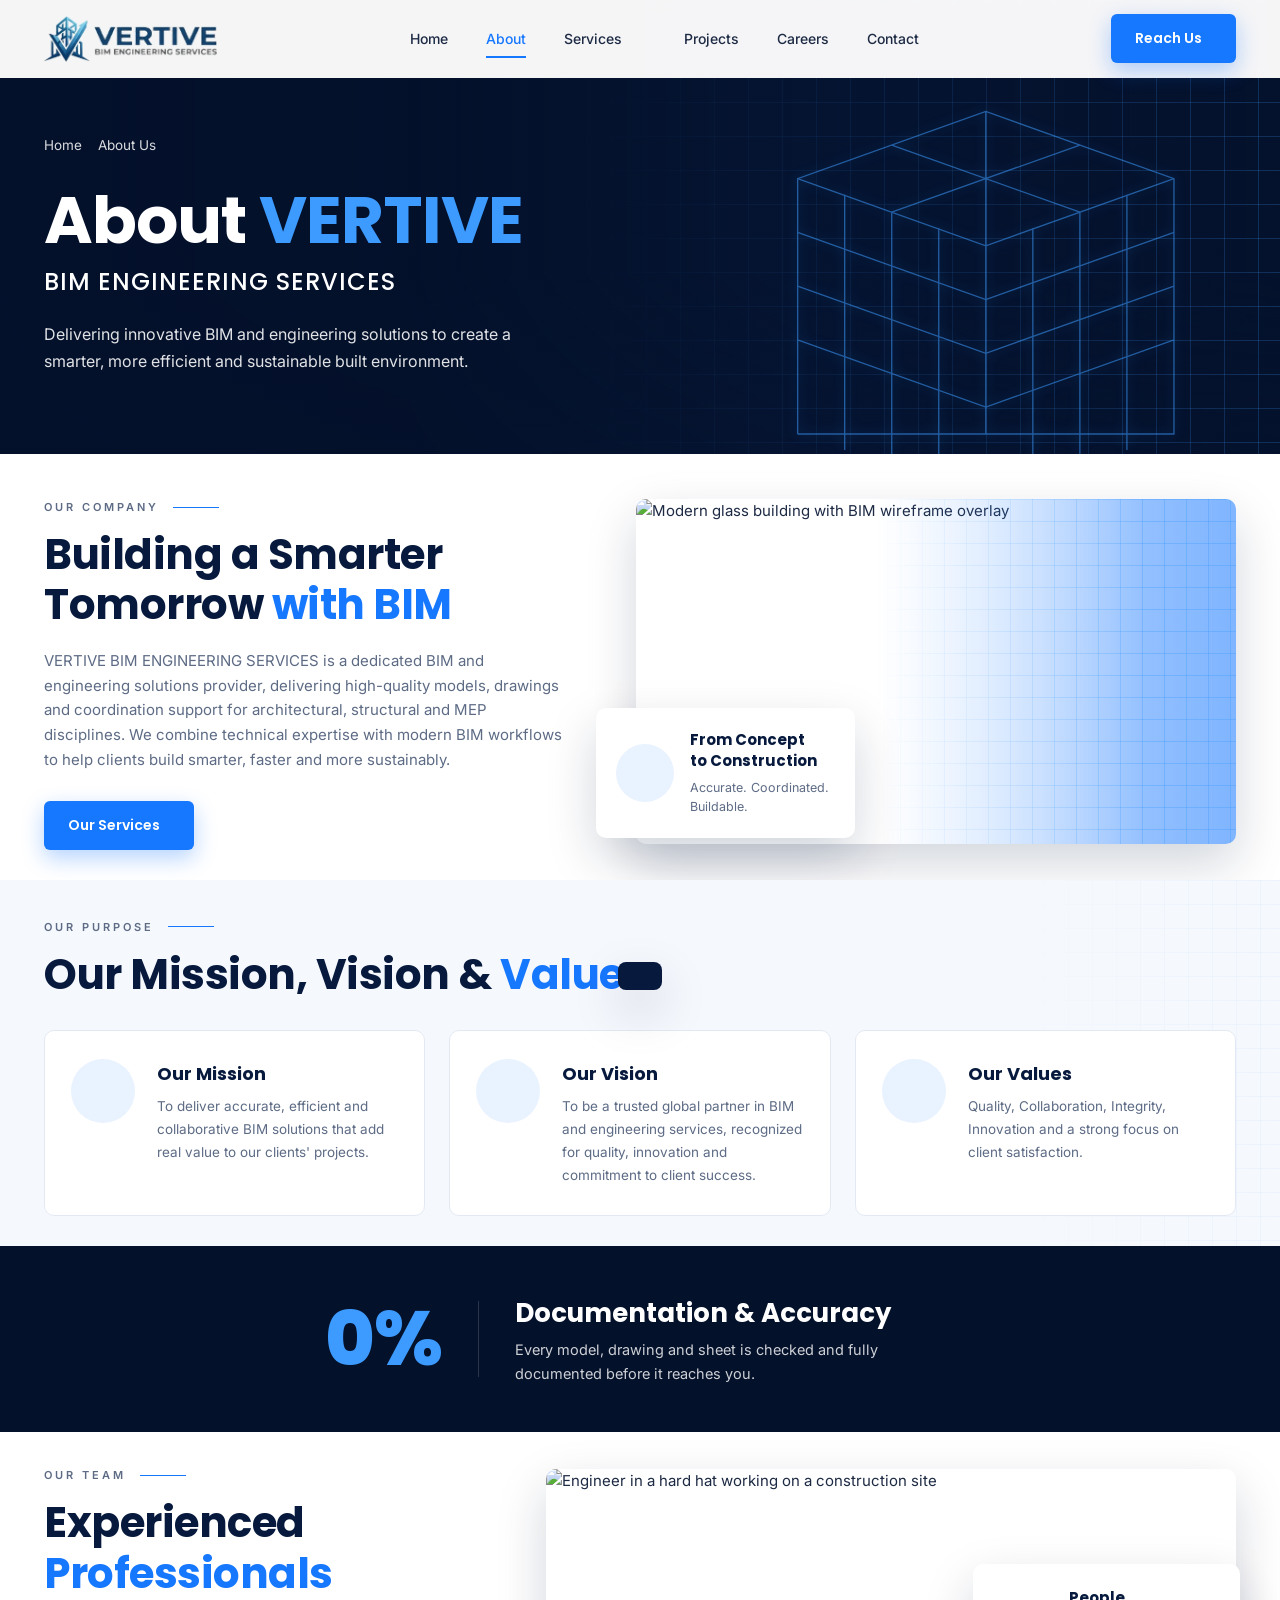
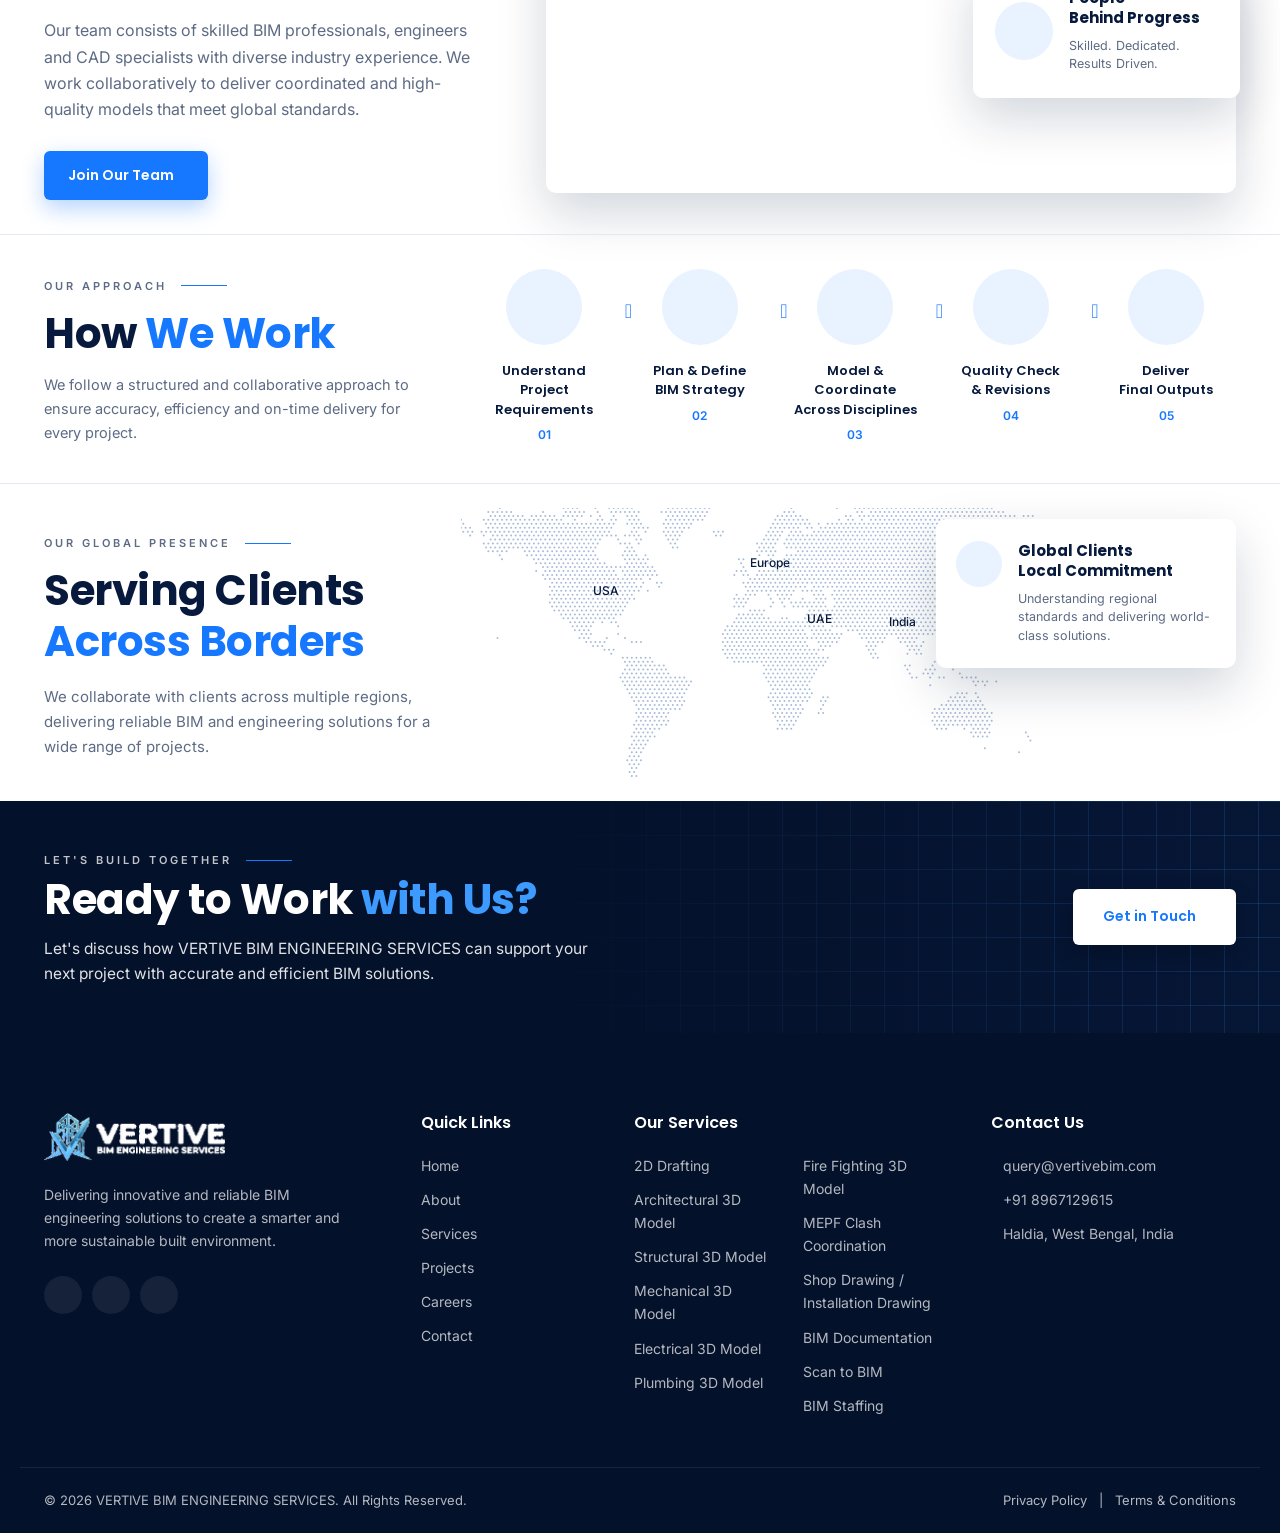
==== commit c55423bc: "Update contact details and header button - Header "Let's Talk" button is now "Reach Us" and opens an" ====
--- a/about.html
+++ b/about.html
@@ -71,10 +71,10 @@
           <li><a href="careers">Careers</a></li>
           <li><a href="contact">Contact</a></li>
         </ul>
-        <a href="#contact" class="btn btn-primary nav-cta-mobile">Let's Talk <i class="ri-arrow-right-line"></i></a>
+        <a href="mailto:query@vertivebim.com" class="btn btn-primary nav-cta-mobile">Reach Us <i class="ri-mail-line"></i></a>
       </nav>
 
-      <a href="#contact" class="btn btn-primary header-cta">Let's Talk <i class="ri-arrow-right-line"></i></a>
+      <a href="mailto:query@vertivebim.com" class="btn btn-primary header-cta">Reach Us <i class="ri-mail-line"></i></a>
       <button class="nav-toggle" id="navToggle" aria-label="Toggle menu"><span></span><span></span><span></span></button>
     </div>
   </header>
@@ -289,9 +289,9 @@
       <div>
         <h5>Contact Us</h5>
         <ul class="contact-list">
-          <li><i class="ri-mail-line"></i><a href="mailto:info@vertivebim.com">info@vertivebim.com</a></li>
-          <li><i class="ri-phone-line"></i><a href="tel:+916295822108">+91 6295822108</a></li>
-          <li><i class="ri-map-pin-line"></i><span>Durgapur, West Bengal, India</span></li>
+          <li><i class="ri-mail-line"></i><a href="mailto:query@vertivebim.com">query@vertivebim.com</a></li>
+          <li><i class="ri-phone-line"></i><a href="tel:+918967129615">+91 8967129615</a></li>
+          <li><i class="ri-map-pin-line"></i><span>Haldia, West Bengal, India</span></li>
         </ul>
       </div>
     </div>
